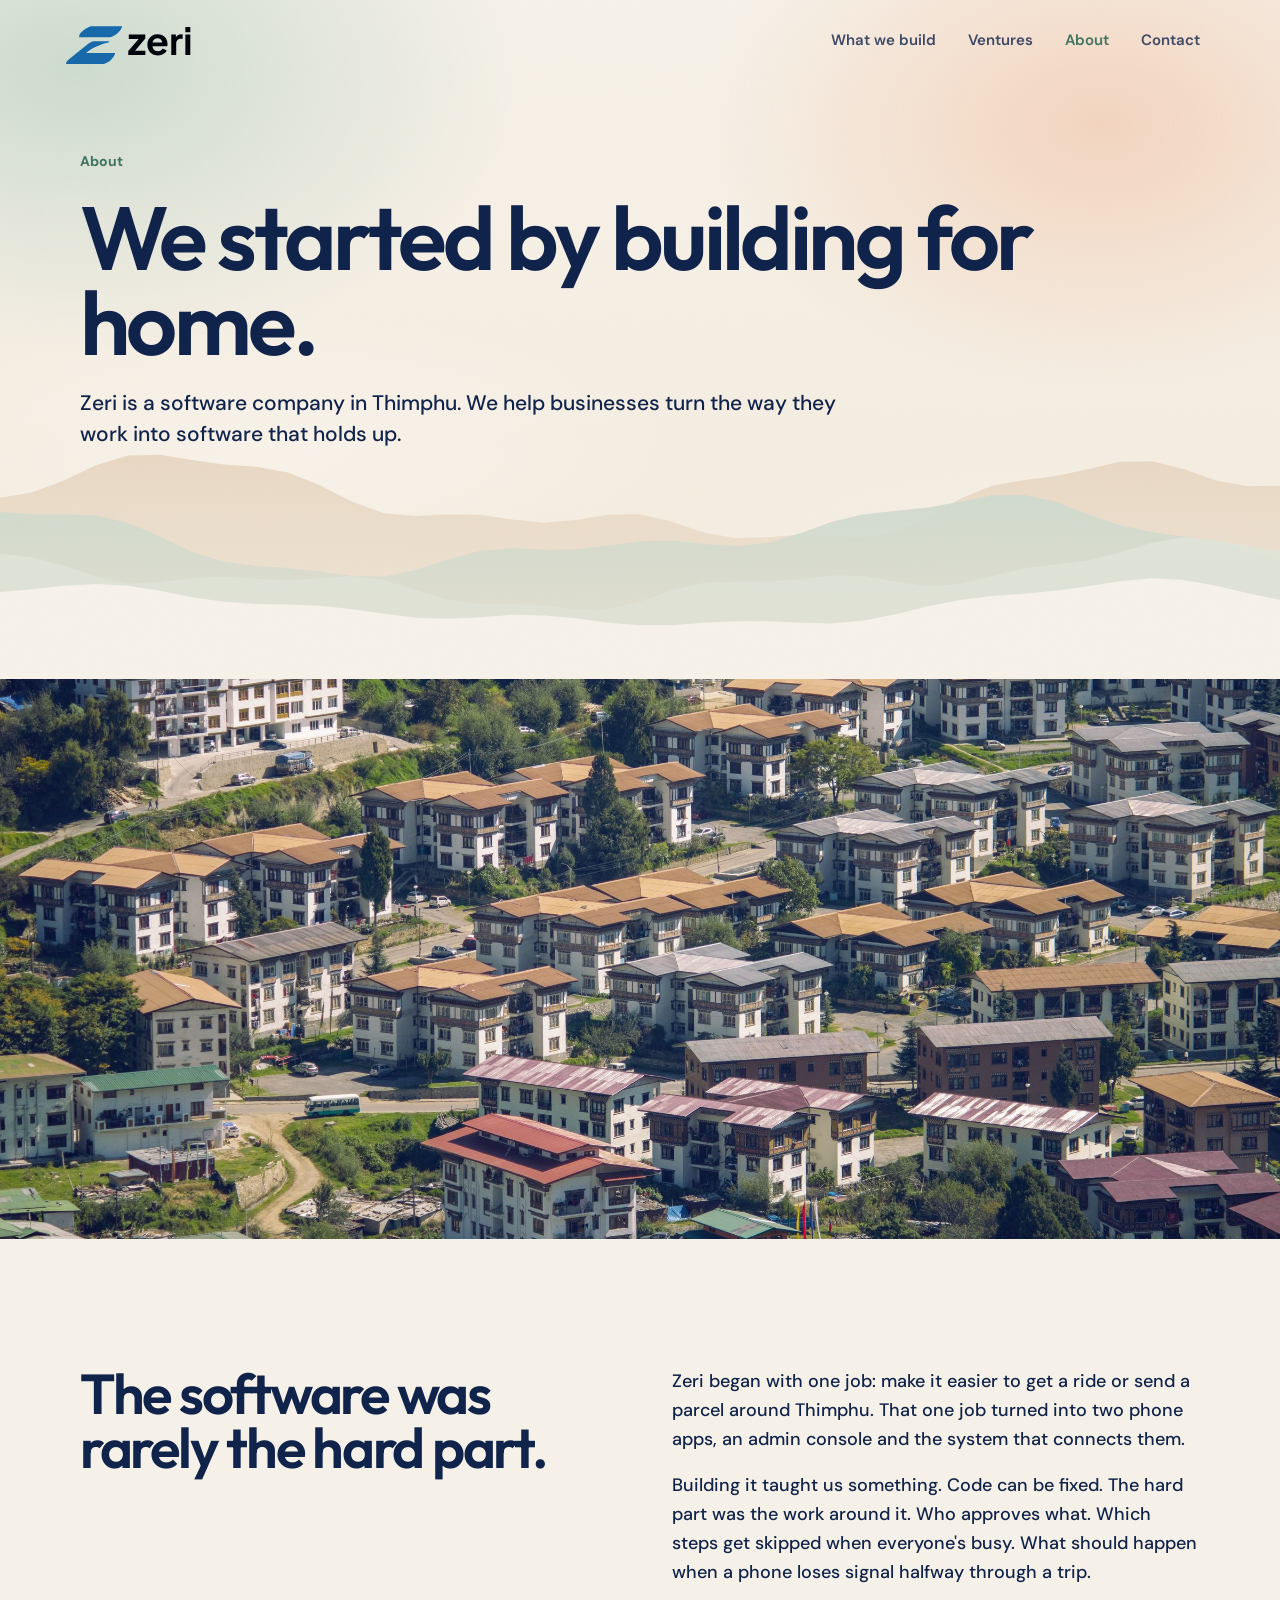
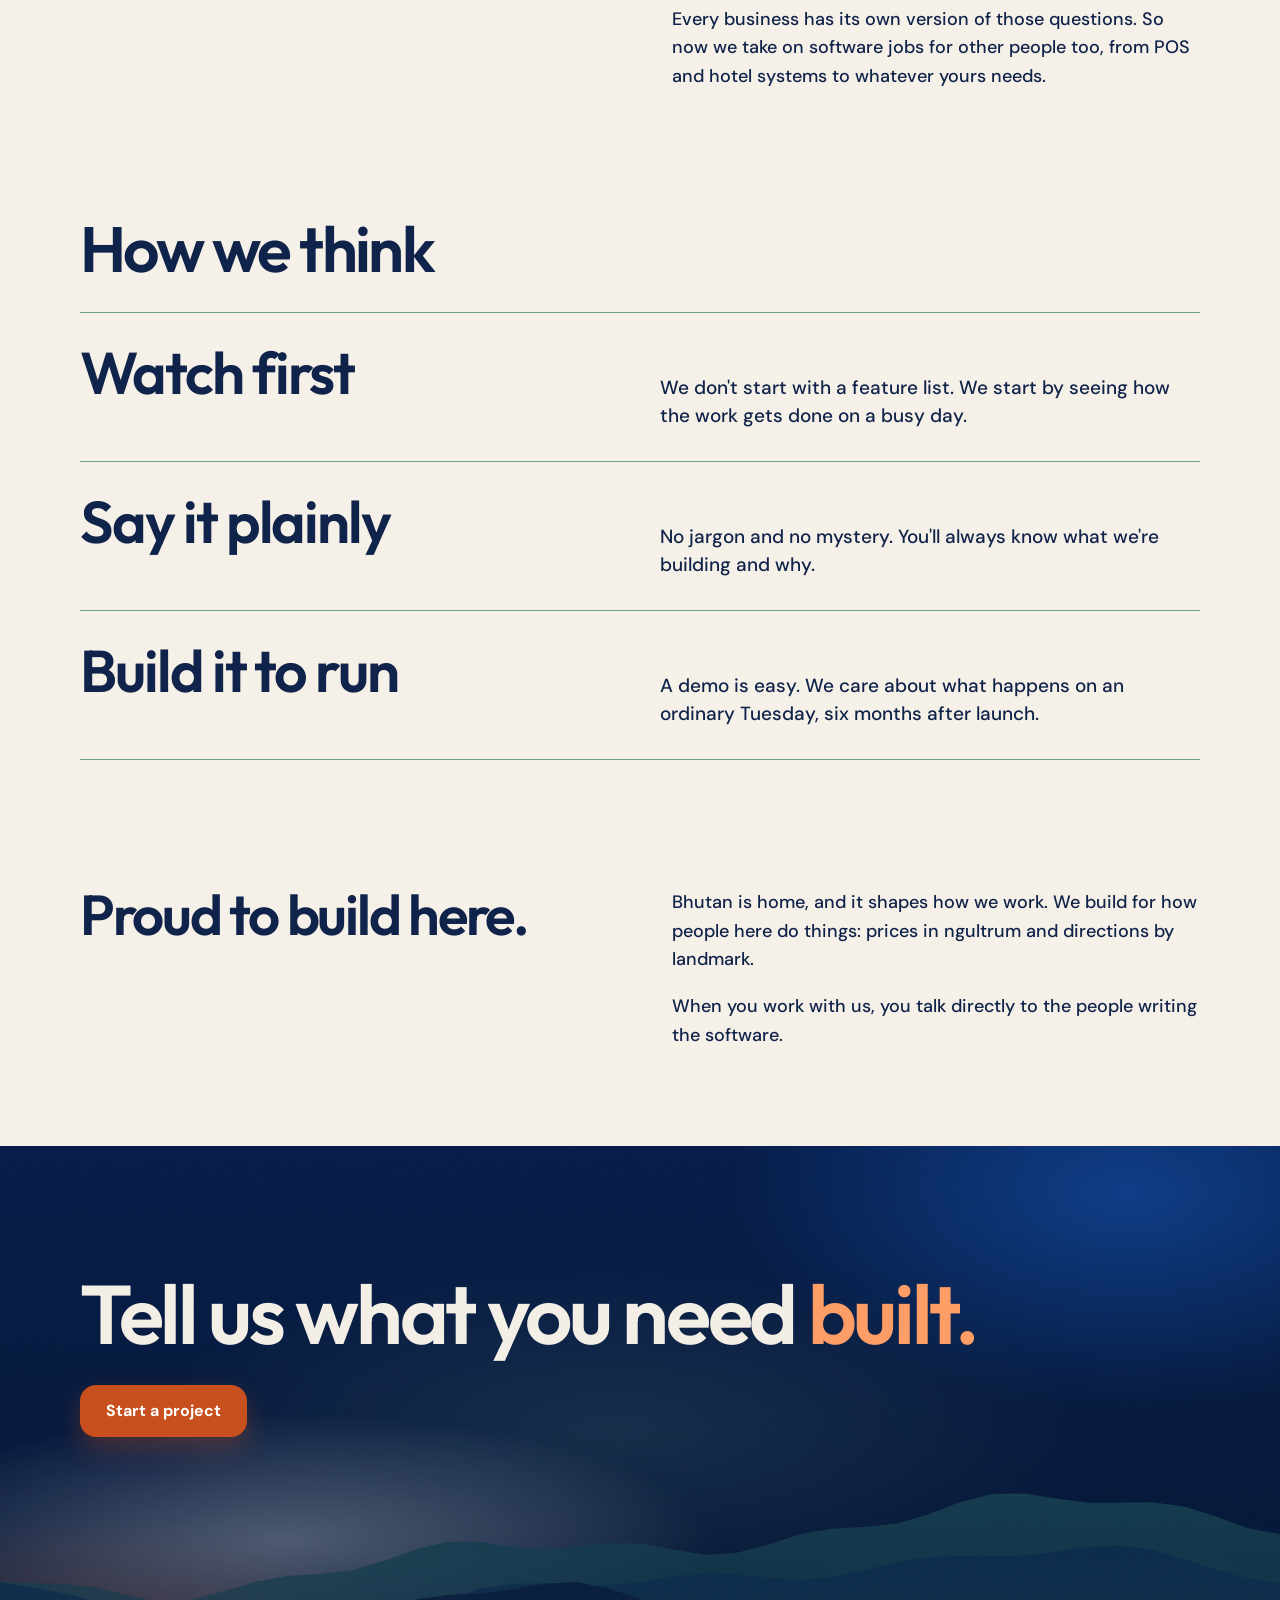
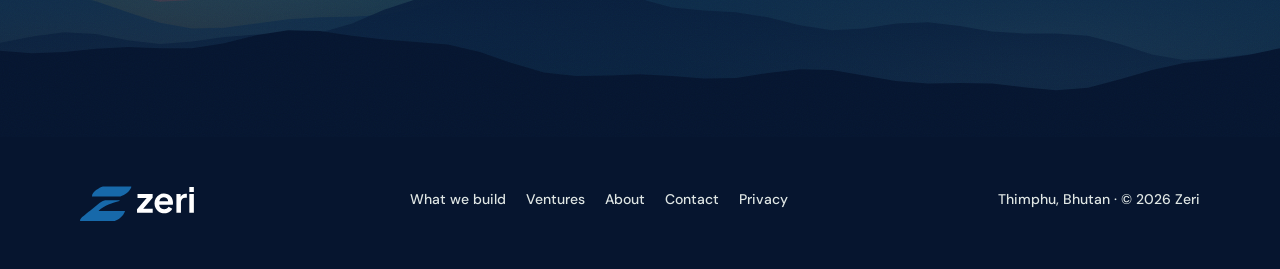
==== about.html @ 4e38b610 "Publish Zeri website" ====
<!doctype html>
<html lang="en">
<head>
<meta charset="utf-8">
<meta name="viewport" content="width=device-width, initial-scale=1">
<title>About | Zeri</title>
<meta name="description" content="Zeri is a software company in Thimphu. We started with a ride platform and now build software to order for other businesses.">
<meta property="og:title" content="About | Zeri">
<meta property="og:description" content="Zeri is a software company in Thimphu. We started with a ride platform and now build software to order for other businesses.">
<meta name="theme-color" content="#f6f1e8">
<link rel="icon" type="image/png" href="assets/favicon.png">
<link rel="stylesheet" href="https://fonts.googleapis.com/css2?family=DM+Sans:wght@400;500;600;700;800&family=Outfit:wght@500;600;700&family=Space+Mono:wght@400;700&display=swap">
<link rel="stylesheet" href="assets/site.css">
<script>document.documentElement.classList.add('js')</script>
<script src="assets/site.js" defer></script>
<script src="assets/mess.js" defer></script>
</head>
<body>
<div class="z">
<section class="atmos page-hero"><div class="sky mist"></div><svg class="ridges" viewBox="0 0 1600 420" preserveAspectRatio="none" aria-hidden="true"><defs><linearGradient id="g28" x1="0" y1="0" x2="0" y2="1"><stop offset="0" stop-color="#e7d6c2"/><stop offset="1" stop-color="#e7d6c2" stop-opacity="0.25"/></linearGradient><linearGradient id="g29" x1="0" y1="0" x2="0" y2="1"><stop offset="0" stop-color="#cfd9cc"/><stop offset="1" stop-color="#cfd9cc" stop-opacity="0.25"/></linearGradient><linearGradient id="g30" x1="0" y1="0" x2="0" y2="1"><stop offset="0" stop-color="#dfe3d7"/><stop offset="1" stop-color="#dfe3d7" stop-opacity="0.25"/></linearGradient><linearGradient id="g31" x1="0" y1="0" x2="0" y2="1"><stop offset="0" stop-color="#f6f1e8"/><stop offset="1" stop-color="#f6f1e8" stop-opacity="1"/></linearGradient></defs><path fill="url(#g28)" d="M0 420L0 101L40 92L80 71L120 44L160 27L200 26L240 35L280 43L320 47L360 57L400 79L440 108L480 128L520 133L560 130L600 131L640 139L680 145L720 140L760 131L800 130L840 143L880 162L920 172L960 170L1000 166L1040 168L1080 170L1120 160L1160 135L1200 103L1240 80L1280 70L1320 63L1360 51L1400 38L1440 37L1480 51L1520 71L1560 81L1600 80L1640 78L1640 420Z"/><path fill="url(#g29)" d="M0 420L0 126L40 130L80 130L120 132L160 145L200 169L240 196L280 213L320 220L360 224L400 230L440 238L480 239L520 227L560 209L600 194L640 189L680 192L720 191L760 185L800 177L840 176L880 182L920 186L960 180L1000 163L1040 143L1080 130L1120 124L1160 118L1200 108L1240 97L1280 96L1320 108L1360 130L1400 149L1440 161L1480 169L1520 180L1560 196L1600 209L1640 211L1640 420Z"/><path fill="url(#g30)" d="M0 420L0 199L40 205L80 220L120 239L160 251L200 249L240 242L280 239L320 243L360 246L400 242L440 238L480 245L520 263L560 280L600 287L640 288L680 290L720 296L760 296L800 283L840 263L880 250L920 248L960 248L1000 244L1040 237L1080 238L1120 248L1160 256L1200 252L1240 238L1280 225L1320 218L1360 211L1400 197L1440 180L1480 170L1520 175L1560 186L1600 194L1640 195L1640 420Z"/><path fill="url(#g31)" d="M0 420L0 266L40 261L80 255L120 252L160 255L200 264L240 275L280 283L320 287L360 288L400 290L440 296L480 304L520 311L560 313L600 310L640 306L680 307L720 312L760 320L800 324L840 324L880 320L920 317L960 317L1000 320L1040 321L1080 316L1120 305L1160 291L1200 280L1240 273L1280 269L1320 264L1360 256L1400 247L1440 242L1480 245L1520 255L1560 268L1600 280L1640 288L1640 420Z"/></svg><div class="grain"></div><div class="wrap" style="width: 100%"><header class="top"><a class="logo" href="index.html" aria-label="Zeri home"><img src="assets/zeri-logo.svg" alt="Zeri"></a><nav aria-label="Main"><a href="what-we-build.html">What we build</a><a href="ventures.html">Ventures</a><a href="about.html" aria-current=page>About</a><a href="contact.html">Contact</a></nav><details class="menu"><summary>Menu</summary><div><a href="what-we-build.html">What we build</a><a href="ventures.html">Ventures</a><a href="about.html" aria-current=page>About</a><a href="contact.html">Contact</a></div></details></header></div><div class="wrap hero-body"><p class="eyebrow">About</p><h1 class="ed" style="font-size: clamp(48px, 7vw, 104px); max-width: 12em">We started by building for home.</h1><p class="lead">Zeri is a software company in Thimphu. We help businesses turn the way they work into software that holds up.</p></div></section><section class="band reveal" aria-label="Rooftops of Thimphu from above"><div class="img ph" style="background-image:url(assets/img/about-aerial.jpg)"></div></section><section class="sec"><div class="wrap split" style="align-items: start"><h2 class="ed" style="font-size: clamp(36px, 4.4vw, 60px)">The software was rarely the hard part.</h2><div class="prose"><p>Zeri began with one job: make it easier to get a ride or send a parcel around Thimphu. That one job turned into two phone apps, an admin console and the system that connects them.</p><p>Building it taught us something. Code can be fixed. The hard part was the work around it. Who approves what. Which steps get skipped when everyone's busy. What should happen when a phone loses signal halfway through a trip.</p><p>Every business has its own version of those questions. So now we take on software jobs for other people too, from POS and hotel systems to whatever yours needs.</p></div></div></section><section style="padding-bottom: 128px"><div class="wrap" style="display: flex; flex-direction: column; gap: 32px"><h2 class="ed" style="font-size: clamp(40px, 5vw, 72px)">How we think</h2><div class="big-lines"><div class="big-line"><h3>Watch first</h3><p>We don't start with a feature list. We start by seeing how the work gets done on a busy day.</p></div><div class="big-line"><h3>Say it plainly</h3><p>No jargon and no mystery. You'll always know what we're building and why.</p></div><div class="big-line"><h3>Build it to run</h3><p>A demo is easy. We care about what happens on an ordinary Tuesday, six months after launch.</p></div></div></div></section><section style="padding-bottom: 96px"><div class="wrap split" style="align-items: start"><h2 class="ed" style="font-size: clamp(36px, 4.4vw, 60px)">Proud to build here.</h2><div class="prose"><p>Bhutan is home, and it shapes how we work. We build for how people here do things: prices in ngultrum and directions by landmark.</p><p>When you work with us, you talk directly to the people writing the software.</p></div></div></section><section class="atmos closer night"><div class="sky night"></div><svg class="ridges" viewBox="0 0 1600 420" preserveAspectRatio="none" aria-hidden="true"><defs><linearGradient id="g32" x1="0" y1="0" x2="0" y2="1"><stop offset="0" stop-color="#143a4c"/><stop offset="1" stop-color="#143a4c" stop-opacity="0.25"/></linearGradient><linearGradient id="g33" x1="0" y1="0" x2="0" y2="1"><stop offset="0" stop-color="#0d2a4a"/><stop offset="1" stop-color="#0d2a4a" stop-opacity="0.25"/></linearGradient><linearGradient id="g34" x1="0" y1="0" x2="0" y2="1"><stop offset="0" stop-color="#091e3c"/><stop offset="1" stop-color="#091e3c" stop-opacity="0.25"/></linearGradient><linearGradient id="g35" x1="0" y1="0" x2="0" y2="1"><stop offset="0" stop-color="#06152f"/><stop offset="1" stop-color="#06152f" stop-opacity="1"/></linearGradient></defs><path fill="url(#g32)" d="M0 420L0 167L40 170L80 171L120 177L160 190L200 200L240 197L280 183L320 167L360 158L400 155L440 149L480 134L520 115L560 103L600 103L640 111L680 115L720 111L760 105L800 106L840 115L880 124L920 121L960 108L1000 91L1040 82L1080 79L1120 74L1160 59L1200 39L1240 26L1280 25L1320 33L1360 40L1400 40L1440 39L1480 46L1520 62L1560 81L1600 91L1640 90L1640 420Z"/><path fill="url(#g33)" d="M0 420L0 169L40 177L80 186L120 199L160 217L200 234L240 243L280 242L320 235L360 228L400 225L440 224L480 221L520 211L560 195L600 179L640 171L680 170L720 173L760 173L800 168L840 159L880 154L920 155L960 161L1000 164L1040 160L1080 149L1120 136L1160 128L1200 126L1240 127L1280 125L1320 119L1360 111L1400 109L1440 116L1480 131L1520 148L1560 162L1600 170L1640 178L1640 420Z"/><path fill="url(#g34)" d="M0 420L0 266L40 256L80 249L120 252L160 262L200 268L240 264L280 257L320 253L360 253L400 250L440 235L480 213L520 196L560 189L600 186L640 180L680 171L720 168L760 178L800 195L840 209L880 214L920 217L960 225L1000 238L1040 246L1080 243L1120 235L1160 233L1200 239L1240 248L1280 251L1320 251L1360 255L1400 268L1440 285L1480 294L1520 291L1560 285L1600 283L1640 282L1640 420Z"/><path fill="url(#g35)" d="M0 420L0 279L40 283L80 281L120 276L160 273L200 275L240 275L280 267L320 254L360 246L400 247L440 255L480 261L520 265L560 269L600 281L640 299L680 314L720 320L760 319L800 317L840 320L880 324L920 323L960 315L1000 309L1040 310L1080 319L1120 328L1160 332L1200 331L1240 332L1280 338L1320 343L1360 339L1400 325L1440 310L1480 299L1520 293L1560 286L1600 275L1640 264L1640 420Z"/></svg><div class="grain"></div><div class="wrap"><h2 class="ed" style="font-size: clamp(44px, 6.5vw, 96px)">Tell us what you need <span class="em">built.</span></h2><a class="btn" href="contact.html" style="margin-top: 32px">Start a project</a></div></section>
<footer class="site-foot"><div class="wrap"><a href="index.html" aria-label="Zeri home"><img src="assets/zeri-logo-light.svg" alt="Zeri"></a><nav aria-label="Footer"><a href="what-we-build.html">What we build</a><a href="ventures.html">Ventures</a><a href="about.html">About</a><a href="contact.html">Contact</a><a href="privacy.html">Privacy</a></nav><span>Thimphu, Bhutan &middot; &copy; 2026 Zeri</span></div></footer>
</div>
</body>
</html>
---- assets/site.css ----
*{box-sizing:border-box}
.z{--navy:#071c48;--deep:#06152f;--card:#0b2855;--blue:#1767dd;--sky:#7db4ff;--canvas:#f5f8fc;--pale:#edf5ff;--tint:#e8f1ff;--line:#dfe8f3;--ink:#10234a;--muted:#7185a0;--onnavy:#b8d7fa;font-family:'DM Sans',system-ui,sans-serif;color:var(--ink);background:var(--canvas);font-weight:500;-webkit-font-smoothing:antialiased;overflow-x:hidden}
.z a{color:inherit;text-decoration:none}
.z :focus-visible{outline:3px solid var(--sky);outline-offset:3px;border-radius:8px}
.wrap{max-width:1200px;margin:0 auto;padding:0 40px}
.disp{font-family:'Outfit','DM Sans',sans-serif;font-weight:700;letter-spacing:-.035em;line-height:.98;margin:0}
.xl{font-size:clamp(46px,6.6vw,96px)}
.lg{font-size:clamp(34px,4.2vw,60px)}
.md{font-size:clamp(24px,2.4vw,34px);letter-spacing:-.025em}
.p{font-size:18px;line-height:1.5;margin:0;max-width:44ch}
.num{font-family:'Space Mono',ui-monospace,monospace;font-size:13px;margin:0;letter-spacing:0}
.sec{padding:128px 0}
.g{display:grid;gap:24px}
.row{display:flex;gap:12px;flex-wrap:wrap;align-items:center}
.btn{display:inline-flex;align-items:center;justify-content:center;min-height:52px;padding:0 26px;border-radius:16px;background:var(--blue);color:#fff !important;font-weight:700;font-size:16px;border:0;font-family:inherit;cursor:pointer;box-shadow:0 10px 24px rgba(23,103,221,.32);transition:transform .14s cubic-bezier(.22,1,.36,1)}
.btn:hover{background:#125bc7}
.btn:active{transform:scale(.982);opacity:.78}
.ghost{display:inline-flex;align-items:center;justify-content:center;min-height:52px;padding:0 24px;border-radius:16px;border:1.5px solid rgba(184,215,250,.35);color:#fff;font-weight:700;font-size:16px;background:rgba(11,40,85,.35)}
.ghost:hover{border-color:var(--sky)}
.line-btn{display:inline-flex;align-items:center;justify-content:center;min-height:52px;padding:0 24px;border-radius:16px;border:1.5px solid #c9d7ea;color:var(--ink);font-weight:700;font-size:16px;background:#fff}
.line-btn:hover{border-color:var(--blue)}
.card{background:#fff;border:1px solid var(--line);border-radius:28px;box-shadow:0 5px 12px rgba(18,48,90,.08);padding:28px}
.ncard{background:rgba(11,40,85,.62);border:1px solid rgba(125,180,255,.18);border-radius:28px;padding:28px;-webkit-backdrop-filter:blur(10px);backdrop-filter:blur(10px)}
.top{display:flex;align-items:center;justify-content:space-between;gap:24px;min-height:80px;flex-wrap:wrap}
.top nav{display:flex;gap:32px;font-size:15px;font-weight:600;flex-wrap:wrap}
.top nav a{opacity:.8}.top nav a:hover{opacity:1}
.mark{display:inline-flex;align-items:center;justify-content:center;height:36px;padding:0 14px;border-radius:10px;border:1.5px dashed currentColor;font-size:13px;font-weight:700;opacity:.7}
.media{position:relative;border-radius:28px;overflow:hidden;background:var(--navy);display:flex;align-items:center;justify-content:center}
.play{width:72px;height:72px;border-radius:50%;background:#fff;color:var(--blue);display:flex;align-items:center;justify-content:center;border:0;box-shadow:0 8px 16px rgba(18,48,90,.25);cursor:pointer}
.photo{border-radius:24px;background:linear-gradient(160deg,#dfe8f3,#c8d6ea);aspect-ratio:4/5}
.field{display:flex;flex-direction:column;gap:8px;font-size:14px;font-weight:600}
.field input,.field textarea{min-height:52px;border:1px solid #c9d7ea;border-radius:16px;padding:14px 16px;font:inherit;font-weight:500;color:var(--ink);background:#fff;resize:vertical}
.on-navy .field input,.on-navy .field textarea{background:rgba(6,21,47,.5);border-color:rgba(125,180,255,.25);color:#fff}
.dot{width:10px;height:10px;border-radius:50%;background:var(--blue);flex:none}
.on-navy .dot{background:var(--sky);box-shadow:0 0 12px var(--sky)}

/* Atmosphere: navy */
.atmo{position:relative;isolation:isolate;overflow:hidden;background:var(--deep);color:#fff}
.atmo>.glow{position:absolute;inset:-25%;z-index:-3;pointer-events:none;background:radial-gradient(38% 34% at 70% 30%,rgba(125,180,255,.38),transparent 70%),radial-gradient(34% 40% at 14% 82%,rgba(23,103,221,.5),transparent 70%),radial-gradient(50% 30% at 50% 0%,rgba(7,28,72,.9),transparent 80%);animation:drift 24s ease-in-out infinite alternate}
.atmo>.dots{position:absolute;inset:0;z-index:-2;pointer-events:none;background-image:radial-gradient(rgba(184,215,250,.28) 1.1px,transparent 1.7px);background-size:22px 22px;-webkit-mask-image:radial-gradient(60% 55% at 68% 38%,#000,transparent 78%);mask-image:radial-gradient(60% 55% at 68% 38%,#000,transparent 78%);animation:breathe 9s ease-in-out infinite}
.atmo>.grid{position:absolute;inset:0;z-index:-2;pointer-events:none;background-image:linear-gradient(rgba(184,215,250,.08) 1px,transparent 1px),linear-gradient(90deg,rgba(184,215,250,.08) 1px,transparent 1px);background-size:64px 64px;-webkit-mask-image:linear-gradient(180deg,#000 30%,transparent);mask-image:linear-gradient(180deg,#000 30%,transparent)}
.atmo>.horizon{position:absolute;left:-10%;right:-10%;bottom:-55%;height:90%;z-index:-1;pointer-events:none;border-radius:50%;background:radial-gradient(50% 50% at 50% 50%,rgba(125,180,255,.45),rgba(23,103,221,.15) 45%,transparent 70%);filter:blur(24px)}
.atmo>.beam{position:absolute;top:-20%;bottom:-20%;width:38%;left:55%;z-index:-1;pointer-events:none;background:linear-gradient(90deg,transparent,rgba(125,180,255,.12),transparent);transform:skewX(-18deg);animation:sweep 14s ease-in-out infinite}
/* Atmosphere: light */
.atmo-l{position:relative;isolation:isolate;overflow:hidden}
.atmo-l>.glow{position:absolute;inset:-20%;z-index:-2;pointer-events:none;background:radial-gradient(35% 35% at 80% 20%,rgba(125,180,255,.30),transparent 70%),radial-gradient(30% 30% at 10% 90%,rgba(23,103,221,.10),transparent 70%);animation:drift 28s ease-in-out infinite alternate}
.atmo-l>.grid{position:absolute;inset:0;z-index:-1;pointer-events:none;background-image:linear-gradient(rgba(16,35,74,.05) 1px,transparent 1px),linear-gradient(90deg,rgba(16,35,74,.05) 1px,transparent 1px);background-size:64px 64px;-webkit-mask-image:radial-gradient(80% 70% at 50% 40%,#000,transparent);mask-image:radial-gradient(80% 70% at 50% 40%,#000,transparent)}
@keyframes drift{to{transform:translate3d(-5%,4%,0) scale(1.08)}}
@keyframes breathe{0%,100%{opacity:.7}50%{opacity:1}}
@keyframes sweep{0%,100%{transform:translateX(-40%) skewX(-18deg);opacity:.4}50%{transform:translateX(30%) skewX(-18deg);opacity:1}}

/* Chaos to order (demo loops; production plays once) */
.blk{transform-box:fill-box;transform-origin:center;animation:snap 7s cubic-bezier(.22,1,.36,1) infinite}
@keyframes snap{0%,12%{transform:translate(var(--x),var(--y)) rotate(var(--r));opacity:.45}40%,86%{transform:none;opacity:1}100%{transform:translate(var(--x),var(--y)) rotate(var(--r));opacity:.45}}
.wire{stroke-dasharray:240;stroke-dashoffset:240;animation:wire 7s ease infinite}
@keyframes wire{0%,36%{stroke-dashoffset:240}56%,86%{stroke-dashoffset:0}100%{stroke-dashoffset:240}}

/* Phone */
.phone{aspect-ratio:9/19.5;border-radius:44px;background:var(--pale);border:9px solid #0b2855;box-shadow:0 40px 80px rgba(3,11,28,.45),0 0 0 1px rgba(125,180,255,.25);position:relative;overflow:hidden;flex:none}
.phone .hd{background:var(--navy);padding:46px 18px 20px;color:#fff}
.phone .bar{height:44px;border-radius:16px;background:var(--card);border:1px solid rgba(125,180,255,.25);margin-top:14px;display:flex;align-items:center;padding:0 14px;font-size:13px;color:var(--onnavy)}
.phone .sheet{position:absolute;left:10px;right:10px;bottom:10px;background:#fff;border-radius:24px;padding:16px;box-shadow:0 8px 16px rgba(18,48,90,.13);display:flex;flex-direction:column;gap:10px;color:var(--ink)}
.phone .opt{display:flex;justify-content:space-between;align-items:center;padding:10px 12px;border-radius:14px;border:1.5px solid var(--line);font-size:13px;font-weight:700}
.phone .opt.sel{border-color:var(--blue);background:var(--pale)}

@media (prefers-reduced-motion:reduce){.z *{animation:none !important;transition:none !important}}
@media (max-width:820px){.g{grid-template-columns:1fr !important}.wrap{padding:0 16px}.sec{padding:80px 0}.hide-sm{display:none !important}.top nav{display:none}.p{font-size:16px}}

body{margin:0;background:#f5f8fc}
.ed{font-family:'Outfit',sans-serif;font-weight:600;letter-spacing:-.04em;line-height:.95;margin:0}
/* image placeholders */
.img{position:relative;overflow:hidden;border-radius:24px;background:linear-gradient(140deg,#0b2855 0%,#1767dd 62%,#7db4ff 100%)}
.img::before{content:"";position:absolute;inset:-20%;background:radial-gradient(40% 35% at 75% 25%,rgba(255,255,255,.35),transparent 70%),radial-gradient(30% 30% at 20% 85%,rgba(6,21,47,.55),transparent 70%)}
.img::after{content:"";position:absolute;inset:0;background-image:radial-gradient(rgba(255,255,255,.12) 1px,transparent 1.4px);background-size:4px 4px;mix-blend-mode:overlay}
.img.pale{background:linear-gradient(140deg,#e8f1ff,#c8d6ea 70%,#9bb6dc)}
.img.deep{background:linear-gradient(160deg,#06152f,#0b2855 60%,#15305e)}
.cap{position:absolute;left:16px;bottom:16px;z-index:2;font-size:13px;font-weight:700;color:#fff;background:rgba(6,21,47,.55);padding:6px 12px;border-radius:999px;-webkit-backdrop-filter:blur(6px);backdrop-filter:blur(6px)}
.img.pale .cap{background:rgba(255,255,255,.75);color:#10234a}
/* hero sort */
.col{display:flex;flex-direction:column;gap:12px}
.col h3{margin:0 0 4px;font-size:14px;font-weight:600;color:#4d6283}
.tk{background:#fff;border:1px solid #dfe8f3;border-radius:16px;padding:12px;display:flex;flex-direction:column;gap:8px;box-shadow:0 8px 16px rgba(18,48,90,.1)}
.tk .img{height:64px;border-radius:10px}
.tk i{display:block;height:8px;border-radius:4px;background:#d4deec}
.done .tk{border-color:#1767dd}
/* marquee */
.mq{overflow:hidden;padding:8px 0}
.mq .tr{display:flex;gap:20px;width:max-content;animation:mq 40s linear infinite}
.mq .img{width:300px;height:190px;flex:none}
@keyframes mq{to{transform:translateX(-50%)}}
/* reveal */
.reveal{animation:rv 9s cubic-bezier(.22,1,.36,1) infinite}
@keyframes rv{0%,10%{clip-path:inset(16% 24% 16% 24% round 32px)}45%,88%{clip-path:inset(0 0 0 0 round 0)}100%{clip-path:inset(16% 24% 16% 24% round 32px)}}
.reveal .img{animation:zoom 9s cubic-bezier(.22,1,.36,1) infinite;border-radius:0}
@keyframes zoom{0%,10%{transform:scale(1.25)}45%,88%{transform:scale(1)}100%{transform:scale(1.25)}}
/* services */
.svc{position:relative;display:grid;grid-template-columns:1.4fr 1fr;gap:32px;align-items:center;padding:40px 0;border-top:1.5px solid #1767dd}
.svc .nm{font-family:'Outfit',sans-serif;font-weight:600;font-size:clamp(34px,4.6vw,68px);letter-spacing:-.035em;line-height:1;transition:transform .4s cubic-bezier(.22,1,.36,1)}
.svc p{margin:0;font-size:19px}
.svc.act .nm{transform:translateX(32px);color:#1767dd}
.peek{position:absolute;right:22%;top:-60px;width:260px;height:180px;z-index:3;box-shadow:0 30px 60px rgba(18,48,90,.3);animation:peek 6s ease-in-out infinite}
@keyframes peek{0%,100%{transform:translate(0,0) rotate(-6deg)}50%{transform:translate(60px,20px) rotate(4deg)}}
/* work */
.dash{display:grid;grid-template-columns:52px 1fr;background:#fff;border-radius:16px;overflow:hidden;font-size:12px;color:#10234a;box-shadow:0 30px 60px rgba(3,11,28,.4)}
.dash .sb{background:#071c48;display:flex;flex-direction:column;gap:12px;align-items:center;padding:16px 0}
.dash .sb i{width:20px;height:20px;border-radius:6px;background:rgba(184,215,250,.2)}
.dash .sb i:first-child{background:#1767dd}
.dash .mn{padding:16px;display:flex;flex-direction:column;gap:12px}
.tile{border:1px solid #dfe8f3;border-radius:12px;padding:10px 12px;display:flex;flex-direction:column;gap:4px}
.tile b{font-family:'Outfit',sans-serif;font-size:20px}
.bars{display:flex;align-items:flex-end;gap:6px;height:80px;padding:10px;border:1px solid #dfe8f3;border-radius:12px}
.bars span{flex:1;border-radius:4px 4px 0 0;background:#d4deec;animation:grow 4s ease-in-out infinite alternate}
.bars span:last-child{background:#1767dd}
@keyframes grow{from{transform:scaleY(.6);transform-origin:bottom}to{transform:scaleY(1);transform-origin:bottom}}
.para{animation:para 8s ease-in-out infinite alternate}
@keyframes para{from{transform:translateY(40px)}to{transform:translateY(-40px)}}
/* process */
.track{position:relative;height:2px;background:#1767dd;margin:0 0 28px}
.track::after{content:"";position:absolute;top:-9px;left:0;width:20px;height:20px;border-radius:50%;background:#1767dd;box-shadow:0 0 0 8px rgba(23,103,221,.15);animation:run 6s cubic-bezier(.65,0,.35,1) infinite}
@keyframes run{0%{left:0}90%,100%{left:calc(100% - 20px)}}
/* big marquee text */
.bigmq{overflow:hidden;white-space:nowrap;border-top:1.5px solid #1767dd;border-bottom:1.5px solid #1767dd;padding:20px 0}
.bigmq div{display:inline-flex;gap:64px;animation:mq 26s linear infinite;font-family:'Outfit',sans-serif;font-weight:600;font-size:clamp(48px,7vw,104px);letter-spacing:-.04em}
.bigmq span:nth-child(even){color:transparent;-webkit-text-stroke:1.5px #1767dd}
.team .img{transition:transform .4s cubic-bezier(.22,1,.36,1)}
.team figure:hover .img{transform:rotate(-2deg) scale(1.03)}
@media (max-width:820px){.svc{grid-template-columns:1fr}.peek{display:none}.mq .img{width:220px;height:140px}}
/* polish */
.logo{display:inline-flex}.logo img{display:block;height:48px;width:auto;margin-left:-14px}
.img.ph{background-color:#0b2855;background-size:cover;background-position:center}
.img.ph::before,.img.ph::after{display:none}
.img.scrim::before{display:block;inset:0;background:linear-gradient(180deg,rgba(6,21,47,.08) 35%,rgba(6,21,47,.72) 100%)}
.tk b{font-size:13px;font-weight:700;line-height:1.2;color:#10234a}
.done .tk b{color:#1767dd}
.peek{display:flex;align-items:center;padding:20px;right:0;width:224px;height:150px;top:-24px;animation:peek2 6s ease-in-out infinite}
@keyframes peek2{0%,100%{transform:translateY(0) rotate(-4deg)}50%{transform:translateY(14px) rotate(3deg)}}
.flow{position:relative;z-index:2;display:flex;flex-direction:column;gap:12px;width:100%;color:#fff;font-size:15px;font-weight:600}
.flow span{display:flex;align-items:center;gap:10px}
.flow svg{width:22px;height:22px;padding:4px;border-radius:50%;background:#1767dd;flex:none}
.phones{position:absolute;right:56px;top:72px;z-index:2;display:flex;gap:20px;align-items:flex-start}
.phone{width:236px;padding:7px;border-radius:32px;background:#06152f;box-shadow:0 30px 60px rgba(3,11,28,.45)}
.phone img{display:block;width:100%;border-radius:25px}
.phone+.phone{margin-top:56px}
.feat-copy{max-width:calc(100% - 640px)}
.parcel{display:block}
.parcel::before,.parcel::after{display:none}
.parcel .ph-shot{position:absolute;right:48px;top:32px;width:210px;border-radius:20px;box-shadow:0 20px 40px rgba(18,48,90,.25)}
.parcel .achu{position:absolute;left:32px;bottom:-14px;height:300px;width:auto}
.parcel .cap{top:16px;bottom:auto}
.mascot{background:linear-gradient(160deg,#edf5ff,#c8dcf6);display:flex;align-items:flex-end;justify-content:center}
.mascot::before,.mascot::after{display:none}
.mascot img{width:88%;height:auto;margin-bottom:-4%}
.svc.act p{max-width:190px}
@media (max-width:1100px){.peek{display:none}.svc.act p{max-width:none}.phone{width:190px}.phones{right:32px}.feat-copy{max-width:calc(100% - 480px)}}
@media (max-width:820px){
.logo img{margin-left:0;height:42px}
.board{grid-template-columns:repeat(3,1fr) !important;gap:8px !important}
.board .tk{padding:8px;border-radius:12px}.board .tk b{font-size:11px}.board .tk .img{height:44px}
.feature{height:680px !important}
.phones{left:50%;right:auto;top:32px;transform:translateX(-50%);gap:10px;animation:none}
.phone{width:146px;padding:5px;border-radius:24px}.phone img{border-radius:19px}.phone+.phone{margin-top:32px}
.feat-copy{max-width:none;left:24px !important;bottom:24px !important}
.parcel .ph-shot{right:20px;width:150px}.parcel .achu{left:8px;height:210px}
.team{grid-template-columns:1fr 1fr !important}.team figure{padding-top:0 !important}
}
/* Zeri site theme: warm porcelain base with a celadon accent. */
html{--c-canvas:#f6f1e8;--c-surface:#fffdf9;--c-line:#e0dfd2;--c-soft:#e7ece3;--c-glow:rgba(160,197,180,.42);--c-glow2:rgba(120,165,145,.12);--c-tile-a:#e2ebe3;--c-tile-b:#a9c7b8;--c-accent:#6f9e8b;--c-accent-text:#3f7361;--c-halo:rgba(111,158,139,.2)}
html body{background:var(--c-canvas)}
html .z{--canvas:var(--c-canvas);--line:var(--c-line);--tint:var(--c-soft);--pale:var(--c-soft)}
html .atmo-l>.glow{background:radial-gradient(35% 35% at 80% 20%,var(--c-glow),transparent 70%),radial-gradient(30% 30% at 10% 90%,var(--c-glow2),transparent 70%)}
html .tk{background:var(--c-surface);border-color:var(--c-line);box-shadow:0 8px 16px rgba(74,58,36,.09)}
html .tk i{background:var(--c-line)}
html .done .tk{border-color:var(--c-accent)}
html .done .tk b{color:var(--c-accent-text)}
html .img.pale,html .mascot{background:linear-gradient(150deg,var(--c-tile-a),var(--c-tile-b))}
html .svc,html .bigmq{border-color:var(--c-accent) !important}
html .bigmq span:nth-child(even){-webkit-text-stroke-color:var(--c-accent)}
html .track{background:var(--c-accent)}
html .track::after{background:var(--c-accent);box-shadow:0 0 0 8px var(--c-halo)}
html #jp-contact .wrap{border-top-color:var(--c-accent) !important}
html .field input{background:var(--c-surface);border-color:var(--c-line)}
html a[style*="dashed"]{border-color:var(--c-accent) !important}
/* shared site layout */
html{scroll-behavior:smooth}
.top nav a[aria-current=page]{opacity:1;color:var(--c-accent-text)}
.menu{display:none;position:relative}
.menu summary{list-style:none;cursor:pointer;display:inline-flex;align-items:center;min-height:44px;padding:0 16px;border-radius:12px;border:1px solid var(--c-line);background:var(--c-surface);font-weight:700;font-size:15px}
.menu summary::-webkit-details-marker{display:none}
.menu div{position:absolute;right:0;top:52px;z-index:20;display:flex;flex-direction:column;min-width:200px;padding:8px;border-radius:16px;background:var(--c-surface);border:1px solid var(--c-line);box-shadow:0 16px 32px rgba(74,58,36,.14)}
.menu a{padding:12px;border-radius:10px;font-weight:600}
.page-hero{padding-bottom:72px}
.hero-body{padding-top:72px;display:flex;flex-direction:column;gap:24px}
.eyebrow{margin:0;font-size:14px;font-weight:700;color:var(--c-accent-text)}
.lead{margin:0;font-size:21px;line-height:1.45;max-width:36em}
.prose{display:flex;flex-direction:column;gap:18px;max-width:40em}
.prose p,.prose li{margin:0;font-size:18px;line-height:1.6}
.prose ul{margin:0;padding-left:22px;display:flex;flex-direction:column;gap:8px}
.prose h2{margin:24px 0 0;font-family:'Outfit',sans-serif;font-weight:600;font-size:28px;letter-spacing:-.02em}
.prose a,.more{color:var(--c-accent-text);font-weight:700;text-decoration:underline;text-underline-offset:3px}
.more{display:inline-block;margin-top:32px;font-size:17px}
.split{display:grid;grid-template-columns:1fr 1fr;gap:64px;align-items:center}
.svc-row{display:grid;grid-template-columns:1.15fr 1fr;gap:56px;align-items:center;padding:64px 0;border-top:1.5px solid var(--c-accent)}
.svc-row:last-of-type{border-bottom:1.5px solid var(--c-accent)}
.svc-row h2{margin:0 0 12px;font-family:'Outfit',sans-serif;font-weight:600;font-size:clamp(32px,4vw,52px);letter-spacing:-.03em;line-height:1.02}
.svc-row .tag{margin:0 0 20px;font-size:20px;color:#4d6283}
.svc-row dl{display:grid;grid-template-columns:96px 1fr;gap:10px 16px;margin:20px 0 0;font-size:16px;line-height:1.5}
.svc-row dt{font-weight:700;color:var(--c-accent-text)}
.svc-row dd{margin:0}
.shot{aspect-ratio:3/2;border-radius:24px}
.steps{list-style:none;margin:0;padding:0;display:grid;grid-template-columns:repeat(5,1fr);gap:24px}
.steps b{display:block;margin-bottom:10px;font-family:'Outfit',sans-serif;font-weight:600;font-size:26px;letter-spacing:-.02em}
.steps span{font-size:16px;line-height:1.5}
.cards{display:grid;grid-template-columns:repeat(4,1fr);gap:16px}
.card{display:flex;flex-direction:column;gap:10px;padding:24px;border-radius:20px;background:var(--c-surface);border:1px solid var(--c-line)}
.card h3{margin:0;font-family:'Outfit',sans-serif;font-weight:600;font-size:24px;letter-spacing:-.02em}
.card p{margin:0;font-size:16px;line-height:1.5}
.strip{display:flex;gap:20px;overflow-x:auto;padding:12px 40px 28px;scroll-snap-type:x proximity;justify-content:safe center}
.strip .phone{flex:none;width:210px;margin:0 !important;scroll-snap-align:center;box-shadow:0 18px 36px rgba(6,21,47,.2)}
.stack{margin:24px 0 0;font-size:15px;color:#4d6283}
.band{position:relative;height:560px}
.band .img{position:absolute;inset:0;border-radius:0}
.achu-panel{display:grid;grid-template-columns:320px 1fr;gap:48px;align-items:center;padding:40px;border-radius:32px;background:linear-gradient(150deg,var(--c-tile-a),var(--c-tile-b))}
.achu-panel img{display:block;width:100%;height:auto}
.cta{padding:96px 0;text-align:left}
.cta .btn{margin-top:32px}
.form-wide{display:flex;flex-direction:column;gap:16px}
.hp{position:absolute;left:-9999px}
.form-status{margin:0;min-height:24px;font-size:15px;font-weight:600;color:var(--c-accent-text)}
.field textarea{min-height:140px}
.site-foot{border-top:1.5px solid var(--c-accent);padding:40px 0 48px}
.site-foot .wrap{display:flex;justify-content:space-between;align-items:center;gap:24px;flex-wrap:wrap;font-size:14px}
.site-foot nav{display:flex;gap:20px;flex-wrap:wrap}
.site-foot img{display:block;height:44px;width:auto}
@media (max-width:980px){.steps{grid-template-columns:1fr;gap:16px}.cards{grid-template-columns:1fr 1fr}.svc-row{gap:32px}}
@media (max-width:820px){
.menu{display:block}
.page-hero{padding-bottom:40px}.hero-body{padding-top:40px}.lead{font-size:18px}
.split,.svc-row{grid-template-columns:1fr;gap:32px}.svc-row{padding:40px 0}
.svc-row dl{grid-template-columns:1fr;gap:2px}.svc-row dd{margin-bottom:10px}
.strip{padding:12px 16px 24px;justify-content:flex-start}.strip .phone{width:170px}
.band{height:320px}.achu-panel{grid-template-columns:1fr;gap:16px;padding:24px}.achu-panel img{max-width:220px;margin:0 auto}
.cta{padding:64px 0}
}
@media (max-width:520px){.cards{grid-template-columns:1fr}}
/* Mess to order */
html.js .settle{opacity:0;transform:translate(var(--sx),var(--sy)) rotate(var(--sr));transition:opacity .5s ease,transform .8s cubic-bezier(.22,1,.36,1)}
html.js .settle.in{opacity:1;transform:none}

/* Before and after diagrams */
.ba{position:relative;aspect-ratio:3/2;overflow:hidden;border-radius:24px;background:var(--c-soft);border:1px solid var(--c-line)}
.bc{position:absolute;left:var(--ox);top:var(--oy);width:var(--w);min-height:13%;display:flex;align-items:center;justify-content:center;gap:6px;padding:4px 6px;border-radius:10px;background:var(--c-surface);border:1px solid var(--c-accent);font-size:clamp(11px,1.15vw,15px);font-weight:700;line-height:1.1;text-align:center;transform:translate(-50%,-50%);transition:left .85s cubic-bezier(.22,1,.36,1),top .85s cubic-bezier(.22,1,.36,1),transform .85s cubic-bezier(.22,1,.36,1),border-color .4s;transition-delay:var(--d)}
.bc.hub{background:var(--navy);border-color:var(--navy);color:#fff}
.bc svg{flex:none;width:14px;height:14px;fill:none;stroke:var(--c-accent-text);stroke-width:2.6;stroke-linecap:round;stroke-linejoin:round;transition:opacity .3s .7s}
.bf{position:absolute;inset:0;transition:opacity .45s .55s}
.bf svg{position:absolute;inset:0;width:100%;height:100%}
.bf .frame{position:absolute;border-radius:14px;background:var(--c-surface);border:1.5px solid var(--c-line)}
.bf .frame.phoneframe{border-radius:22px;border:5px solid var(--navy)}
.bf .bar{position:absolute;left:0;right:0;top:0;height:26px;border-bottom:1.5px solid var(--c-line)}
html.js .ba:not(.in) .bc{left:var(--mx);top:var(--my);transform:translate(-50%,-50%) rotate(var(--mr));border-color:var(--c-line);transition-delay:0s}
html.js .ba:not(.in) .bc svg{opacity:0;transition-delay:0s}
html.js .ba:not(.in) .bf{opacity:0;transition-delay:0s}
.ba-wrap{display:flex;flex-direction:column;align-items:flex-end;gap:4px}
.ba-wrap .ba{width:100%}
.ba-toggle{min-height:44px;padding:0 4px;border:0;background:none;color:var(--c-accent-text);font:inherit;font-size:15px;font-weight:700;text-decoration:underline;text-underline-offset:3px;cursor:pointer;display:none}
html.js .ba-toggle{display:block}

@media (max-width:820px){
}
/* Ember accent */
html{--ember:#c8501e;--ember-deep:#a83f14;--ember-lt:#ff9d66}
html .btn{background:var(--ember);box-shadow:0 10px 24px rgba(200,80,30,.32)}
html .btn:hover{background:var(--ember-deep)}
.em{color:var(--ember)}
.night .em,.dusk-text .em{color:var(--ember-lt)}
html .svc.act .nm{color:var(--ember)}
html .track::after{background:var(--ember);box-shadow:0 0 0 8px rgba(200,80,30,.16)}
html .bigmq span:nth-child(even){-webkit-text-stroke-color:var(--ember)}

/* Atmosphere: sky, drawn ridges, mist and grain */
.atmos{position:relative;isolation:isolate;overflow:hidden}
.atmos>.sky{position:absolute;inset:0;z-index:-3}
.atmos>.sky::after{content:"";position:absolute;inset:-20%;background:radial-gradient(34% 22% at 30% 62%,rgba(255,255,255,.28),transparent 70%),radial-gradient(30% 18% at 72% 74%,rgba(255,255,255,.2),transparent 70%);animation:drift 30s ease-in-out infinite alternate}
.atmos>.ridges{position:absolute;left:0;right:0;bottom:-1px;width:100%;height:var(--rh,300px);z-index:-2;display:block}
.atmos>.grain{position:absolute;inset:0;z-index:-1;pointer-events:none;opacity:.16;mix-blend-mode:soft-light;background-image:url("data:image/svg+xml,%3Csvg xmlns='http://www.w3.org/2000/svg' width='220' height='220'%3E%3Cfilter id='n'%3E%3CfeTurbulence type='fractalNoise' baseFrequency='.85' numOctaves='2' stitchTiles='stitch'/%3E%3C/filter%3E%3Crect width='100%25' height='100%25' filter='url(%23n)'/%3E%3C/svg%3E")}
.sky.dawn{background:radial-gradient(40% 44% at 80% 66%,rgba(232,128,74,.46),transparent 70%),radial-gradient(55% 50% at 8% 6%,rgba(169,199,184,.5),transparent 70%),linear-gradient(180deg,#f6f1e8 0%,#f8e9d8 56%,#f2cfb2 100%)}
.sky.mist{background:radial-gradient(44% 56% at 86% 18%,rgba(232,128,74,.26),transparent 70%),radial-gradient(50% 60% at 6% 10%,rgba(169,199,184,.55),transparent 70%),linear-gradient(180deg,#f6f1e8,#f3eadc)}
.sky.night{background:radial-gradient(44% 52% at 88% 8%,rgba(23,103,221,.42),transparent 70%),radial-gradient(40% 42% at 6% 92%,rgba(200,80,30,.3),transparent 70%),radial-gradient(52% 40% at 48% 48%,rgba(111,158,139,.15),transparent 70%),linear-gradient(180deg,#071c48,#06152f)}
.sky.clay{background:radial-gradient(46% 60% at 22% 40%,rgba(255,226,196,.75),transparent 70%),radial-gradient(40% 50% at 92% 88%,rgba(168,63,20,.4),transparent 70%),linear-gradient(160deg,#f5dcc4,#eab48e 62%,#d98a5e)}
.sky.dusk{background:radial-gradient(44% 50% at 12% 16%,rgba(111,158,139,.38),transparent 70%),radial-gradient(36% 40% at 90% 86%,rgba(200,80,30,.34),transparent 70%),linear-gradient(170deg,#12343a,#0b2548 60%,#06152f)}
.night,.dusk-text{color:#f3efe6}
.night .lead,.dusk-text .lead{color:#dfe6e4}

/* Heroes */
.hero{min-height:960px;display:flex;flex-direction:column;--rh:320px}
.hero-grid{display:grid;grid-template-columns:1.05fr 1fr;gap:64px;align-items:center;padding-top:40px;padding-bottom:260px;margin:auto;width:100%}
.hero-copy{display:flex;flex-direction:column;gap:30px}
.page-hero{--rh:240px;padding-bottom:230px}
.status-line{margin:0;font-size:15px;font-weight:700;color:var(--ember-deep)}

/* Spreads */
.spread{padding:128px 0}
.spread .wrap{display:grid;grid-template-columns:1fr 1fr;gap:72px;align-items:center}
.spread.flip .wrap{grid-template-columns:1.25fr 1fr}
.spread h2{margin:0}
.kicker{margin:0 0 14px;font-size:15px;font-weight:700}
.spread .kicker{color:var(--ember-deep)}
.dusk-text .kicker{color:var(--ember-lt)}
.feat{list-style:none;margin:32px 0 0;padding:0}
.feat li{padding:15px 0;border-top:1px solid rgba(16,35,74,.2);font-size:18px;line-height:1.4}
.dusk-text .feat li{border-top-color:rgba(243,239,230,.2)}
.sample{margin:14px 0 0;font-size:13px;opacity:.75}

/* The receipt */
.receipt-stage{display:flex;flex-direction:column;align-items:center}
.receipt{width:min(340px,100%);padding:30px 26px 40px;background:#fffdf7;color:#1d2433;font-family:'Space Mono',ui-monospace,monospace;font-size:14px;line-height:1.55;box-shadow:0 34px 60px rgba(90,40,12,.32);transform:rotate(-2.5deg);animation:breathe2 9s ease-in-out infinite alternate;-webkit-mask:conic-gradient(from -45deg at bottom,#0000,#000 1deg 89deg,#0000 90deg) bottom/18px 100%;mask:conic-gradient(from -45deg at bottom,#0000,#000 1deg 89deg,#0000 90deg) bottom/18px 100%}
@keyframes breathe2{to{transform:rotate(-.8deg) translateY(-12px)}}
.receipt h3{margin:0;text-align:center;font:inherit;font-size:17px;font-weight:700}
.receipt .r-sub{margin:0 0 14px;text-align:center;font-size:12px}
.receipt .r-row{display:flex;justify-content:space-between;gap:12px}
.receipt hr{border:0;border-top:1.5px dashed #9a9a94;margin:12px 0}
.receipt .r-total{font-weight:700;font-size:18px;color:var(--ember-deep)}
.receipt .r-foot{margin:14px 0 0;text-align:center;font-size:12px}

/* The tape chart */
.tape{--days:7;display:grid;grid-template-columns:52px repeat(var(--days),1fr);row-gap:10px;font-size:13px;font-weight:600;color:#dfe6e4}
.tape .day{padding-bottom:6px;text-align:center;font-size:12px;opacity:.7}
.tape .room{display:flex;align-items:center;height:38px;font-family:'Space Mono',ui-monospace,monospace;font-size:13px}
.tape .lane{grid-column:2 / -1;position:relative;height:38px;border-bottom:1px solid rgba(243,239,230,.1)}
.tape .stay{position:absolute;top:3px;bottom:3px;left:var(--l);width:var(--w);display:flex;align-items:center;padding:0 10px;border-radius:8px;color:#06152f;font-size:13px;font-weight:700;white-space:nowrap;overflow:hidden;background:#a9d1bf;transform:scaleX(1);transform-origin:left;transition:transform .8s cubic-bezier(.22,1,.36,1),opacity .4s;transition-delay:var(--d)}
.tape .stay.in-house{background:#7db4ff}
.tape .stay.arriving{background:var(--ember-lt)}
.tape .stay.clean{background:transparent;border:1.5px dashed rgba(243,239,230,.45);color:#f3efe6}
html.js .tape:not(.in) .stay{transform:scaleX(.08);opacity:0}
.tape-key{display:flex;flex-wrap:wrap;gap:18px;margin:18px 0 0;font-size:13px;color:#dfe6e4}
.tape-key span{display:inline-flex;align-items:center;gap:7px}
.tape-key i{width:12px;height:12px;border-radius:4px}

/* Plain lists instead of cards */
.ledger>div{display:grid;grid-template-columns:280px 1fr;gap:32px;padding:26px 0;border-top:1.5px solid var(--c-accent)}
.ledger>div:last-child{border-bottom:1.5px solid var(--c-accent)}
.ledger h3{margin:0;font-family:'Outfit',sans-serif;font-weight:600;font-size:30px;letter-spacing:-.02em}
.ledger p{margin:0;font-size:18px;line-height:1.5;max-width:36em}
.big-lines{display:flex;flex-direction:column}
.big-line{display:grid;grid-template-columns:1fr 1fr;gap:40px;align-items:baseline;padding:30px 0;border-top:1.5px solid var(--c-accent)}
.big-line:last-child{border-bottom:1.5px solid var(--c-accent)}
.big-line h3{margin:0;font-family:'Outfit',sans-serif;font-weight:600;font-size:clamp(34px,4.6vw,64px);letter-spacing:-.035em;line-height:1}
.big-line p{margin:0;font-size:19px;line-height:1.5}
.achu-band{--rh:220px;padding:112px 0 200px}
.achu-band .wrap{display:grid;grid-template-columns:320px 1fr;gap:56px;align-items:center}
.achu-band img{display:block;width:100%;height:auto}
.next-line{display:flex;justify-content:space-between;align-items:baseline;gap:24px;padding:28px 0;border-bottom:1.5px dashed var(--c-accent);font-family:'Outfit',sans-serif;font-weight:600;font-size:clamp(28px,3.4vw,44px);letter-spacing:-.03em}
.next-line span:last-child{color:var(--ember)}

/* Closing sections and footer */
.closer{--rh:260px;padding:128px 0 300px}
.closer .form-status{color:var(--ember-lt)}
.closer .field input{background:rgba(255,255,255,.1);border-color:rgba(255,255,255,.28);color:#fff}
.site-foot{background:#06152f;color:#dfe6e4;border-top:0}
.site-foot a:hover{color:#fff}

@media (max-width:980px){.spread .wrap,.spread.flip .wrap{grid-template-columns:1fr;gap:48px}.hero-grid{grid-template-columns:1fr;gap:48px;padding-bottom:220px}.hero{min-height:0}}
@media (max-width:820px){
.hero{--rh:200px}.hero-grid{padding-bottom:170px}
.page-hero{--rh:150px;padding-bottom:140px}
.spread{padding:80px 0}
.tape{grid-template-columns:42px repeat(var(--days),1fr);font-size:12px}
.tape .stay{padding:0 6px;font-size:11px}
.ledger>div,.big-line{grid-template-columns:1fr;gap:10px}
.achu-band{--rh:130px;padding:72px 0 130px}.achu-band .wrap{grid-template-columns:1fr;gap:20px}.achu-band img{max-width:220px}
.closer{--rh:150px;padding:80px 0 170px}
}

/* Close hairline gaps between stacked atmospheric sections */
.atmos+.atmos{margin-top:-2px}
/* 3D hero */
.z3d{position:relative;width:100%;height:clamp(420px,46vw,620px)}
.z3d canvas,.phone3d canvas{position:absolute;inset:0;width:100%;height:100%;display:block}
.z3d-fallback{position:absolute;inset:18%;width:64%;height:64%;object-fit:contain;transition:opacity .4s}
.z3d.live .z3d-fallback{opacity:0}
.hero-actions{display:flex;flex-wrap:wrap;align-items:center;gap:20px}
.text-link{font-weight:700;text-decoration:underline;text-underline-offset:3px}

/* App showcase */
.showcase{padding:120px 0 128px}
.showcase .wrap{display:grid;grid-template-columns:1fr 1.05fr;gap:72px;align-items:center}
.phone3d{position:relative;height:clamp(520px,50vw,680px)}
.phone3d-fallback{position:absolute;left:50%;top:50%;width:250px;transform:translate(-50%,-50%);transition:opacity .4s}
.phone3d.live .phone3d-fallback{opacity:0}
.showcase .kicker{color:var(--ember-lt)}
.showcase .text-link{display:inline-block;margin-top:28px;color:#f3efe6}
.app-steps{list-style:none;margin:32px 0 0;padding:0}
.app-steps li{border-top:1px solid rgba(243,239,230,.2)}
.app-steps li:last-child{border-bottom:1px solid rgba(243,239,230,.2)}
.app-steps button{display:block;width:100%;min-height:60px;padding:16px 0;border:0;background:none;color:rgba(243,239,230,.6);font-family:'Outfit',sans-serif;font-weight:600;font-size:26px;letter-spacing:-.02em;text-align:left;cursor:pointer;transition:color .2s}
.app-steps button:hover{color:#f3efe6}
.app-steps button[aria-pressed=true]{color:var(--ember-lt)}
.app-steps p{display:none;margin:-6px 0 18px;font-size:17px;line-height:1.5;color:#dfe6e4}
.app-steps button[aria-pressed=true]+p{display:block}
.demo-note{margin:16px 0 0;font-size:13px;opacity:.7}

@media (max-width:980px){
.showcase .wrap{grid-template-columns:1fr;gap:32px}
.phone3d{height:500px}
}
@media (max-width:820px){
.z3d{height:340px}
.showcase{padding:72px 0 80px}
.phone3d{height:460px}
.phone3d-fallback{width:200px}
}
/* Full-bleed hero 3D: one layer behind the text, one in front */
.h3d{position:absolute;inset:0}
.h3d canvas{position:absolute;inset:0;width:100%;height:100%;display:block}
.h3d.back{z-index:-1}
.h3d.front{z-index:5;pointer-events:none}
.z3d-fallback{position:absolute;right:7%;top:50%;width:min(38%,460px);transform:translateY(-58%);transition:opacity .4s}
.h3d.live .z3d-fallback{opacity:0}
.hero-grid{grid-template-columns:1fr}
.hero-copy{max-width:640px}

/* Loading screen */
.loader{display:none}
html.js .loader{display:block;position:fixed;inset:0;z-index:100;animation:loader-failsafe 0s 9s forwards}
@keyframes loader-failsafe{to{visibility:hidden}}
.l-panel{position:absolute;inset:0;transition:transform 1s cubic-bezier(.76,0,.24,1)}
.l-panel.p3{background:#a9c7b8;transition-delay:.2s}
.l-panel.p2{background:var(--ember,#c8501e);transition-delay:.1s}
.l-panel.p1{background:radial-gradient(46% 46% at 50% 46%,#123a6e,transparent 72%),radial-gradient(34% 30% at 14% 92%,rgba(200,80,30,.3),transparent 70%),#06152f;color:#f3efe6}
.l-edge{position:absolute;left:0;top:calc(100% - 1px);width:100%;height:16vh;display:block}
.loader.out .l-panel{transform:translateY(-118%)}
.l-grid{position:absolute;inset:0;background-image:linear-gradient(rgba(243,239,230,.05) 1px,transparent 1px),linear-gradient(90deg,rgba(243,239,230,.05) 1px,transparent 1px);background-size:64px 64px;-webkit-mask-image:radial-gradient(48% 52% at 50% 48%,#000,transparent);mask-image:radial-gradient(48% 52% at 50% 48%,#000,transparent);animation:l-grid 2.6s ease-out both}
@keyframes l-grid{from{opacity:0;transform:scale(1.25)}}
.l-mark{position:absolute;left:50%;top:46%;width:min(42vw,320px);transform:translate(-50%,-50%)}
.l-mark svg{display:block;width:100%;height:auto;overflow:visible}
.l-blade{fill:#1a6cc0;fill-opacity:0;stroke:#7db4ff;stroke-width:.8;stroke-dasharray:1;stroke-dashoffset:1;animation:l-draw 1s cubic-bezier(.65,0,.35,1) forwards,l-fill .7s ease forwards}
.l-blade:nth-child(1){animation-delay:.1s,.95s}
.l-blade:nth-child(2){animation-delay:.28s,1.1s}
.l-blade:nth-child(3){animation-delay:.46s,1.25s}
@keyframes l-draw{to{stroke-dashoffset:0}}
@keyframes l-fill{to{fill-opacity:1;stroke-opacity:0}}
.l-orbit{position:absolute;left:50%;top:50%;width:150%;aspect-ratio:1;margin:-75% 0 0 -75%;border-radius:50%;border:1px solid rgba(243,239,230,.12);animation:l-spin 3.2s linear infinite}
.l-orbit i{position:absolute;left:50%;top:-6px;width:12px;height:12px;margin-left:-6px;border-radius:50%;background:var(--ember-lt,#ff9d66);box-shadow:0 0 18px rgba(255,157,102,.9)}
.l-orbit.two{width:118%;margin:-59% 0 0 -59%;animation-duration:2.3s;animation-direction:reverse}
.l-orbit.two i{background:#a9d1bf;box-shadow:0 0 18px rgba(169,209,191,.9)}
@keyframes l-spin{to{transform:rotate(360deg)}}
.l-foot{position:absolute;left:40px;right:40px;bottom:36px;display:flex;align-items:flex-end;justify-content:space-between;gap:24px}
.l-word{font-family:'Outfit',sans-serif;font-weight:600;font-size:clamp(22px,2.4vw,32px);letter-spacing:-.02em}
.l-count{font-family:'Space Mono',ui-monospace,monospace;font-weight:700;font-size:clamp(56px,10vw,132px);line-height:.85;letter-spacing:-.05em;font-variant-numeric:tabular-nums}
.l-bar{position:absolute;left:0;right:0;bottom:0;height:4px;background:rgba(243,239,230,.1)}
.l-bar i{display:block;height:100%;background:var(--ember-lt,#ff9d66);transform:scaleX(0);transform-origin:left}
@media (prefers-reduced-motion:reduce){.l-panel{transition:opacity .3s}.loader.out .l-panel{transform:none;opacity:0}.l-orbit{animation:none}}
@media (max-width:980px){.hero{min-height:880px}.hero-grid{padding-bottom:430px}}
@media (max-width:820px){.hero{min-height:820px}.hero-grid{padding-bottom:400px}.l-foot{left:16px;right:16px;bottom:24px}}
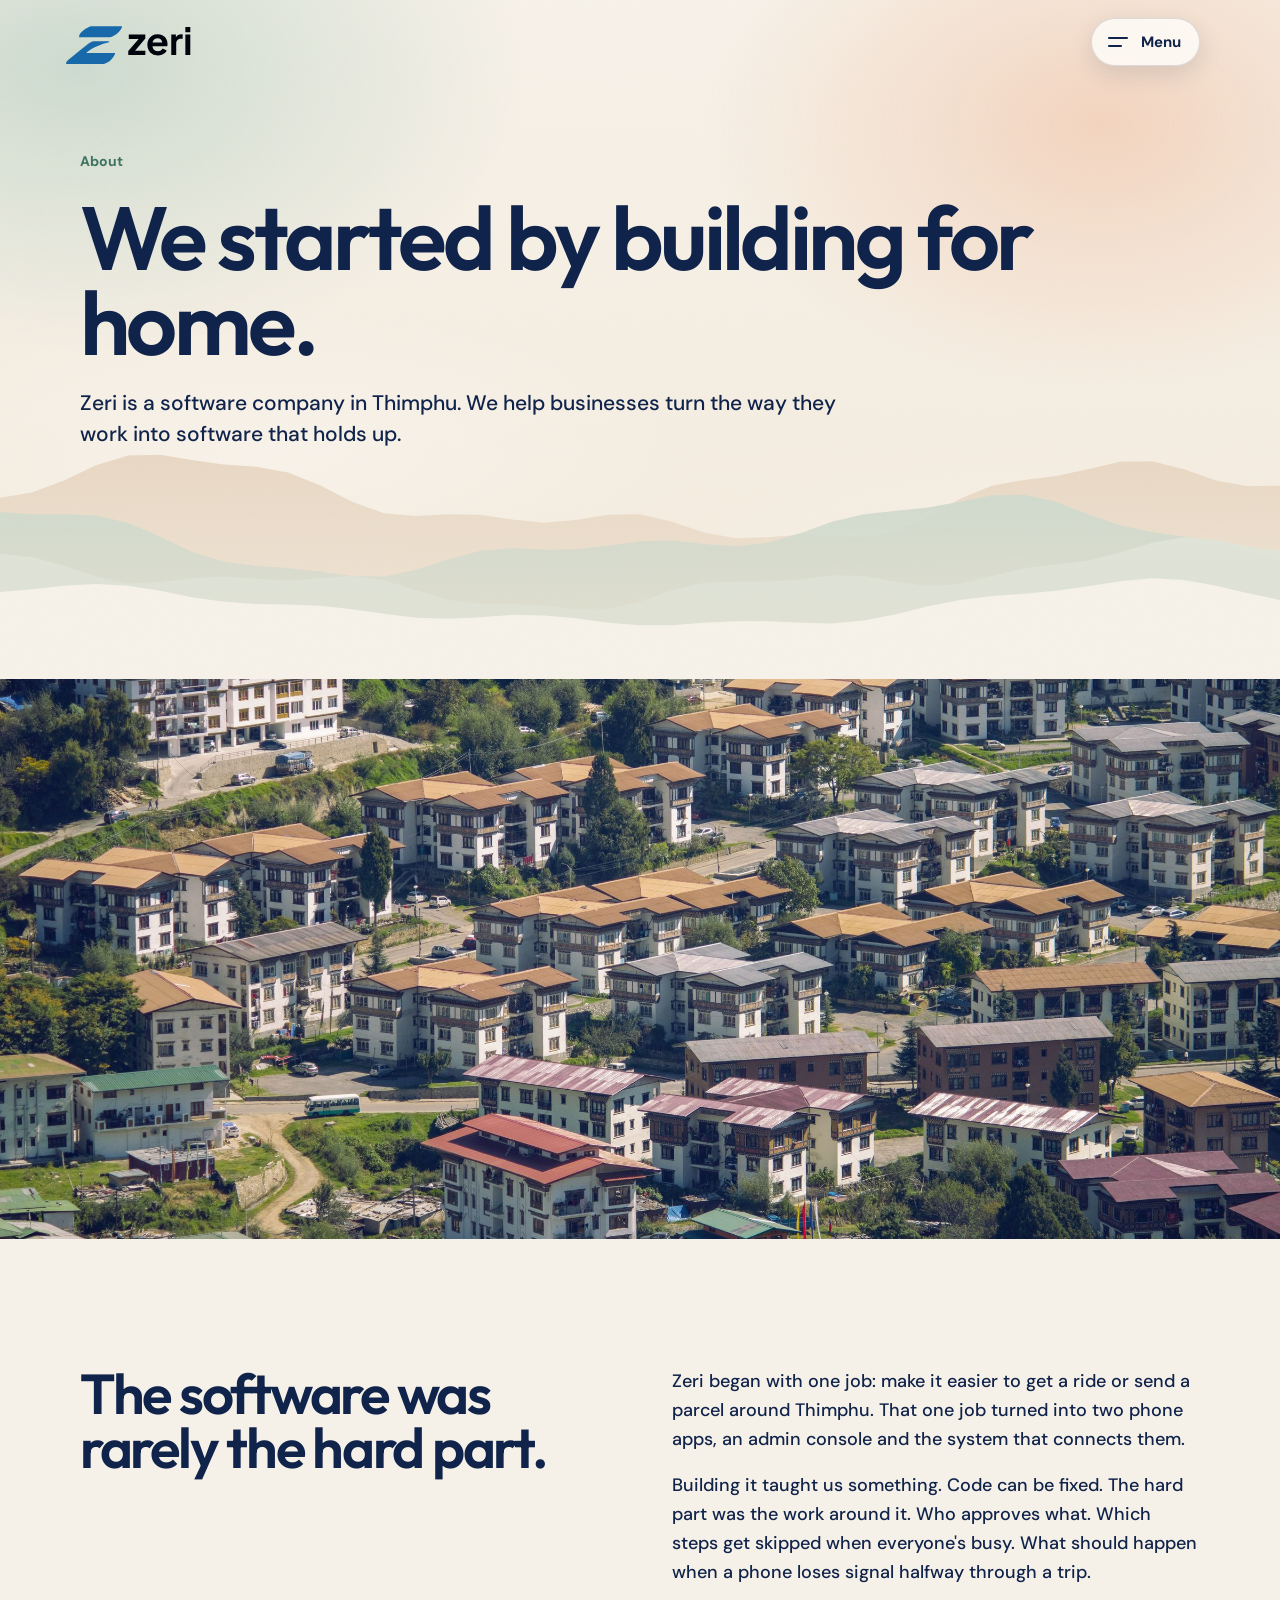
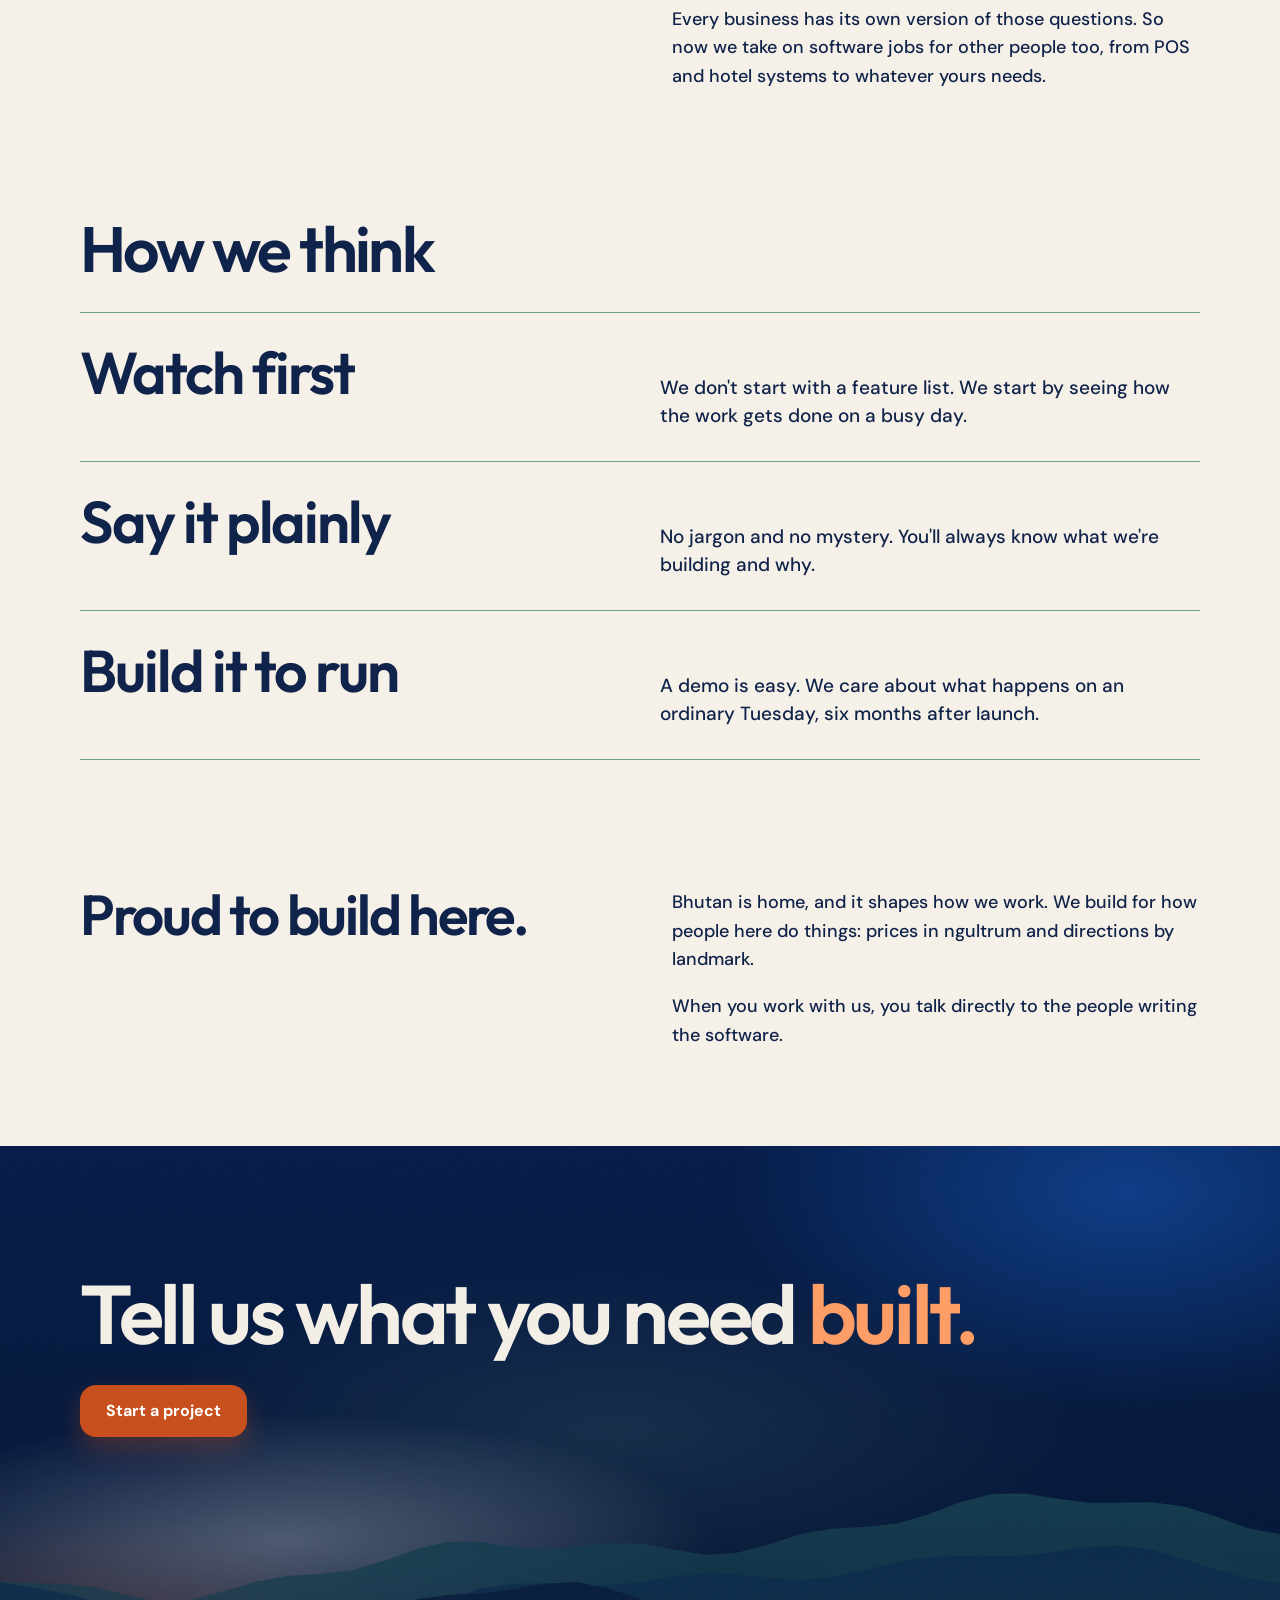
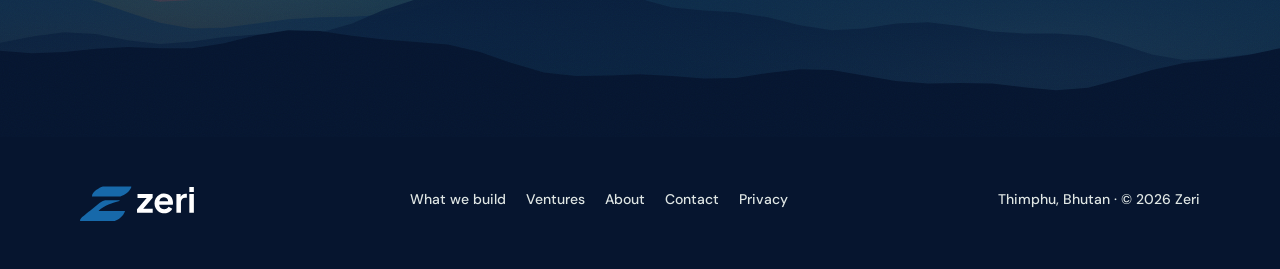
==== commit 29be7842: "Add scroll trip, animated menu and centred loader" ====
--- a/about.html
+++ b/about.html
@@ -14,10 +14,12 @@
 <script>document.documentElement.classList.add('js')</script>
 <script src="assets/site.js" defer></script>
 <script src="assets/mess.js" defer></script>
+<script src="assets/menu.js" defer></script>
 </head>
 <body>
 <div class="z">
-<section class="atmos page-hero"><div class="sky mist"></div><svg class="ridges" viewBox="0 0 1600 420" preserveAspectRatio="none" aria-hidden="true"><defs><linearGradient id="g28" x1="0" y1="0" x2="0" y2="1"><stop offset="0" stop-color="#e7d6c2"/><stop offset="1" stop-color="#e7d6c2" stop-opacity="0.25"/></linearGradient><linearGradient id="g29" x1="0" y1="0" x2="0" y2="1"><stop offset="0" stop-color="#cfd9cc"/><stop offset="1" stop-color="#cfd9cc" stop-opacity="0.25"/></linearGradient><linearGradient id="g30" x1="0" y1="0" x2="0" y2="1"><stop offset="0" stop-color="#dfe3d7"/><stop offset="1" stop-color="#dfe3d7" stop-opacity="0.25"/></linearGradient><linearGradient id="g31" x1="0" y1="0" x2="0" y2="1"><stop offset="0" stop-color="#f6f1e8"/><stop offset="1" stop-color="#f6f1e8" stop-opacity="1"/></linearGradient></defs><path fill="url(#g28)" d="M0 420L0 101L40 92L80 71L120 44L160 27L200 26L240 35L280 43L320 47L360 57L400 79L440 108L480 128L520 133L560 130L600 131L640 139L680 145L720 140L760 131L800 130L840 143L880 162L920 172L960 170L1000 166L1040 168L1080 170L1120 160L1160 135L1200 103L1240 80L1280 70L1320 63L1360 51L1400 38L1440 37L1480 51L1520 71L1560 81L1600 80L1640 78L1640 420Z"/><path fill="url(#g29)" d="M0 420L0 126L40 130L80 130L120 132L160 145L200 169L240 196L280 213L320 220L360 224L400 230L440 238L480 239L520 227L560 209L600 194L640 189L680 192L720 191L760 185L800 177L840 176L880 182L920 186L960 180L1000 163L1040 143L1080 130L1120 124L1160 118L1200 108L1240 97L1280 96L1320 108L1360 130L1400 149L1440 161L1480 169L1520 180L1560 196L1600 209L1640 211L1640 420Z"/><path fill="url(#g30)" d="M0 420L0 199L40 205L80 220L120 239L160 251L200 249L240 242L280 239L320 243L360 246L400 242L440 238L480 245L520 263L560 280L600 287L640 288L680 290L720 296L760 296L800 283L840 263L880 250L920 248L960 248L1000 244L1040 237L1080 238L1120 248L1160 256L1200 252L1240 238L1280 225L1320 218L1360 211L1400 197L1440 180L1480 170L1520 175L1560 186L1600 194L1640 195L1640 420Z"/><path fill="url(#g31)" d="M0 420L0 266L40 261L80 255L120 252L160 255L200 264L240 275L280 283L320 287L360 288L400 290L440 296L480 304L520 311L560 313L600 310L640 306L680 307L720 312L760 320L800 324L840 324L880 320L920 317L960 317L1000 320L1040 321L1080 316L1120 305L1160 291L1200 280L1240 273L1280 269L1320 264L1360 256L1400 247L1440 242L1480 245L1520 255L1560 268L1600 280L1640 288L1640 420Z"/></svg><div class="grain"></div><div class="wrap" style="width: 100%"><header class="top"><a class="logo" href="index.html" aria-label="Zeri home"><img src="assets/zeri-logo.svg" alt="Zeri"></a><nav aria-label="Main"><a href="what-we-build.html">What we build</a><a href="ventures.html">Ventures</a><a href="about.html" aria-current=page>About</a><a href="contact.html">Contact</a></nav><details class="menu"><summary>Menu</summary><div><a href="what-we-build.html">What we build</a><a href="ventures.html">Ventures</a><a href="about.html" aria-current=page>About</a><a href="contact.html">Contact</a></div></details></header></div><div class="wrap hero-body"><p class="eyebrow">About</p><h1 class="ed" style="font-size: clamp(48px, 7vw, 104px); max-width: 12em">We started by building for home.</h1><p class="lead">Zeri is a software company in Thimphu. We help businesses turn the way they work into software that holds up.</p></div></section><section class="band reveal" aria-label="Rooftops of Thimphu from above"><div class="img ph" style="background-image:url(assets/img/about-aerial.jpg)"></div></section><section class="sec"><div class="wrap split" style="align-items: start"><h2 class="ed" style="font-size: clamp(36px, 4.4vw, 60px)">The software was rarely the hard part.</h2><div class="prose"><p>Zeri began with one job: make it easier to get a ride or send a parcel around Thimphu. That one job turned into two phone apps, an admin console and the system that connects them.</p><p>Building it taught us something. Code can be fixed. The hard part was the work around it. Who approves what. Which steps get skipped when everyone's busy. What should happen when a phone loses signal halfway through a trip.</p><p>Every business has its own version of those questions. So now we take on software jobs for other people too, from POS and hotel systems to whatever yours needs.</p></div></div></section><section style="padding-bottom: 128px"><div class="wrap" style="display: flex; flex-direction: column; gap: 32px"><h2 class="ed" style="font-size: clamp(40px, 5vw, 72px)">How we think</h2><div class="big-lines"><div class="big-line"><h3>Watch first</h3><p>We don't start with a feature list. We start by seeing how the work gets done on a busy day.</p></div><div class="big-line"><h3>Say it plainly</h3><p>No jargon and no mystery. You'll always know what we're building and why.</p></div><div class="big-line"><h3>Build it to run</h3><p>A demo is easy. We care about what happens on an ordinary Tuesday, six months after launch.</p></div></div></div></section><section style="padding-bottom: 96px"><div class="wrap split" style="align-items: start"><h2 class="ed" style="font-size: clamp(36px, 4.4vw, 60px)">Proud to build here.</h2><div class="prose"><p>Bhutan is home, and it shapes how we work. We build for how people here do things: prices in ngultrum and directions by landmark.</p><p>When you work with us, you talk directly to the people writing the software.</p></div></div></section><section class="atmos closer night"><div class="sky night"></div><svg class="ridges" viewBox="0 0 1600 420" preserveAspectRatio="none" aria-hidden="true"><defs><linearGradient id="g32" x1="0" y1="0" x2="0" y2="1"><stop offset="0" stop-color="#143a4c"/><stop offset="1" stop-color="#143a4c" stop-opacity="0.25"/></linearGradient><linearGradient id="g33" x1="0" y1="0" x2="0" y2="1"><stop offset="0" stop-color="#0d2a4a"/><stop offset="1" stop-color="#0d2a4a" stop-opacity="0.25"/></linearGradient><linearGradient id="g34" x1="0" y1="0" x2="0" y2="1"><stop offset="0" stop-color="#091e3c"/><stop offset="1" stop-color="#091e3c" stop-opacity="0.25"/></linearGradient><linearGradient id="g35" x1="0" y1="0" x2="0" y2="1"><stop offset="0" stop-color="#06152f"/><stop offset="1" stop-color="#06152f" stop-opacity="1"/></linearGradient></defs><path fill="url(#g32)" d="M0 420L0 167L40 170L80 171L120 177L160 190L200 200L240 197L280 183L320 167L360 158L400 155L440 149L480 134L520 115L560 103L600 103L640 111L680 115L720 111L760 105L800 106L840 115L880 124L920 121L960 108L1000 91L1040 82L1080 79L1120 74L1160 59L1200 39L1240 26L1280 25L1320 33L1360 40L1400 40L1440 39L1480 46L1520 62L1560 81L1600 91L1640 90L1640 420Z"/><path fill="url(#g33)" d="M0 420L0 169L40 177L80 186L120 199L160 217L200 234L240 243L280 242L320 235L360 228L400 225L440 224L480 221L520 211L560 195L600 179L640 171L680 170L720 173L760 173L800 168L840 159L880 154L920 155L960 161L1000 164L1040 160L1080 149L1120 136L1160 128L1200 126L1240 127L1280 125L1320 119L1360 111L1400 109L1440 116L1480 131L1520 148L1560 162L1600 170L1640 178L1640 420Z"/><path fill="url(#g34)" d="M0 420L0 266L40 256L80 249L120 252L160 262L200 268L240 264L280 257L320 253L360 253L400 250L440 235L480 213L520 196L560 189L600 186L640 180L680 171L720 168L760 178L800 195L840 209L880 214L920 217L960 225L1000 238L1040 246L1080 243L1120 235L1160 233L1200 239L1240 248L1280 251L1320 251L1360 255L1400 268L1440 285L1480 294L1520 291L1560 285L1600 283L1640 282L1640 420Z"/><path fill="url(#g35)" d="M0 420L0 279L40 283L80 281L120 276L160 273L200 275L240 275L280 267L320 254L360 246L400 247L440 255L480 261L520 265L560 269L600 281L640 299L680 314L720 320L760 319L800 317L840 320L880 324L920 323L960 315L1000 309L1040 310L1080 319L1120 328L1160 332L1200 331L1240 332L1280 338L1320 343L1360 339L1400 325L1440 310L1480 299L1520 293L1560 286L1600 275L1640 264L1640 420Z"/></svg><div class="grain"></div><div class="wrap"><h2 class="ed" style="font-size: clamp(44px, 6.5vw, 96px)">Tell us what you need <span class="em">built.</span></h2><a class="btn" href="contact.html" style="margin-top: 32px">Start a project</a></div></section>
+<button class="menu-btn" type="button" aria-expanded="false" aria-controls="site-menu" aria-label="Open menu"><span class="mb-lines" aria-hidden="true"><i></i><i></i></span><span class="mb-text" aria-hidden="true"><b>Menu</b><b>Close</b></span></button><div class="site-menu" id="site-menu"><div class="sm-panel a"><svg class="l-edge" viewBox="0 0 1600 120" preserveAspectRatio="none" aria-hidden="true"><path fill="#a9c7b8" d="M0 0L1640 0L1640 39L1600 39L1560 40L1520 45L1480 56L1440 70L1400 82L1360 87L1320 85L1280 82L1240 79L1200 79L1160 79L1120 78L1080 75L1040 75L1000 79L960 87L920 93L880 93L840 86L800 75L760 66L720 59L680 53L640 47L600 40L560 36L520 37L480 43L440 49L400 52L360 47L320 40L280 33L240 30L200 30L160 31L120 31L80 32L40 39L0 50Z"/></svg></div><div class="sm-panel b"><svg class="l-edge" viewBox="0 0 1600 120" preserveAspectRatio="none" aria-hidden="true"><path fill="#c8501e" d="M0 0L1640 0L1640 88L1600 87L1560 84L1520 85L1480 86L1440 82L1400 74L1360 68L1320 69L1280 74L1240 76L1200 72L1160 67L1120 65L1080 64L1040 58L1000 45L960 32L920 26L880 26L840 26L800 25L760 27L720 37L680 51L640 63L600 67L560 69L520 73L480 79L440 80L400 75L360 70L320 71L280 77L240 82L200 81L160 80L120 82L80 86L40 83L0 72Z"/></svg></div><div class="sm-panel c"><svg class="l-edge" viewBox="0 0 1600 120" preserveAspectRatio="none" aria-hidden="true"><path fill="#06152f" d="M0 0L1640 0L1640 58L1600 69L1560 77L1520 81L1480 79L1440 75L1400 71L1360 70L1320 72L1280 74L1240 76L1200 76L1160 78L1120 82L1080 88L1040 96L1000 100L960 99L920 92L880 83L840 73L800 67L760 64L720 61L680 59L640 55L600 53L560 53L520 56L480 60L440 62L400 59L360 52L320 42L280 32L240 27L200 25L160 26L120 27L80 28L40 29L0 33Z"/></svg><div class="sm-glow"></div><nav class="sm-body" aria-label="Main"><div class="sm-links"><a href="index.html" style="--i:0"><span>Home<small>Back to the start</small></span></a><a href="what-we-build.html" style="--i:1"><span>What we build<small>Everything you can ask us for</small></span></a><a href="ventures.html" style="--i:2"><span>Ventures<small>Our own products</small></span></a><a href="about.html" style="--i:3" aria-current=page><span>About<small>Who we are</small></span></a><a href="contact.html" style="--i:4"><span>Contact<small>Send us a job</small></span></a></div><div class="sm-side"><p class="sm-lead">Got a software job?</p><p>Tell us what you need built. A few lines is enough to start.</p><a class="btn" href="contact.html">Start a project</a><p>Thimphu, Bhutan</p></div></nav></div></div>
+<section class="atmos page-hero"><div class="sky mist"></div><svg class="ridges" viewBox="0 0 1600 420" preserveAspectRatio="none" aria-hidden="true"><defs><linearGradient id="g34" x1="0" y1="0" x2="0" y2="1"><stop offset="0" stop-color="#e7d6c2"/><stop offset="1" stop-color="#e7d6c2" stop-opacity="0.25"/></linearGradient><linearGradient id="g35" x1="0" y1="0" x2="0" y2="1"><stop offset="0" stop-color="#cfd9cc"/><stop offset="1" stop-color="#cfd9cc" stop-opacity="0.25"/></linearGradient><linearGradient id="g36" x1="0" y1="0" x2="0" y2="1"><stop offset="0" stop-color="#dfe3d7"/><stop offset="1" stop-color="#dfe3d7" stop-opacity="0.25"/></linearGradient><linearGradient id="g37" x1="0" y1="0" x2="0" y2="1"><stop offset="0" stop-color="#f6f1e8"/><stop offset="1" stop-color="#f6f1e8" stop-opacity="1"/></linearGradient></defs><path fill="url(#g34)" d="M0 420L0 101L40 92L80 71L120 44L160 27L200 26L240 35L280 43L320 47L360 57L400 79L440 108L480 128L520 133L560 130L600 131L640 139L680 145L720 140L760 131L800 130L840 143L880 162L920 172L960 170L1000 166L1040 168L1080 170L1120 160L1160 135L1200 103L1240 80L1280 70L1320 63L1360 51L1400 38L1440 37L1480 51L1520 71L1560 81L1600 80L1640 78L1640 420Z"/><path fill="url(#g35)" d="M0 420L0 126L40 130L80 130L120 132L160 145L200 169L240 196L280 213L320 220L360 224L400 230L440 238L480 239L520 227L560 209L600 194L640 189L680 192L720 191L760 185L800 177L840 176L880 182L920 186L960 180L1000 163L1040 143L1080 130L1120 124L1160 118L1200 108L1240 97L1280 96L1320 108L1360 130L1400 149L1440 161L1480 169L1520 180L1560 196L1600 209L1640 211L1640 420Z"/><path fill="url(#g36)" d="M0 420L0 199L40 205L80 220L120 239L160 251L200 249L240 242L280 239L320 243L360 246L400 242L440 238L480 245L520 263L560 280L600 287L640 288L680 290L720 296L760 296L800 283L840 263L880 250L920 248L960 248L1000 244L1040 237L1080 238L1120 248L1160 256L1200 252L1240 238L1280 225L1320 218L1360 211L1400 197L1440 180L1480 170L1520 175L1560 186L1600 194L1640 195L1640 420Z"/><path fill="url(#g37)" d="M0 420L0 266L40 261L80 255L120 252L160 255L200 264L240 275L280 283L320 287L360 288L400 290L440 296L480 304L520 311L560 313L600 310L640 306L680 307L720 312L760 320L800 324L840 324L880 320L920 317L960 317L1000 320L1040 321L1080 316L1120 305L1160 291L1200 280L1240 273L1280 269L1320 264L1360 256L1400 247L1440 242L1480 245L1520 255L1560 268L1600 280L1640 288L1640 420Z"/></svg><div class="grain"></div><div class="wrap" style="width: 100%"><header class="top"><a class="logo" href="index.html" aria-label="Zeri home"><img src="assets/zeri-logo.svg" alt="Zeri"></a></header></div><div class="wrap hero-body"><p class="eyebrow">About</p><h1 class="ed" style="font-size: clamp(48px, 7vw, 104px); max-width: 12em">We started by building for home.</h1><p class="lead">Zeri is a software company in Thimphu. We help businesses turn the way they work into software that holds up.</p></div></section><section class="band reveal" aria-label="Rooftops of Thimphu from above"><div class="img ph" style="background-image:url(assets/img/about-aerial.jpg)"></div></section><section class="sec"><div class="wrap split" style="align-items: start"><h2 class="ed" style="font-size: clamp(36px, 4.4vw, 60px)">The software was rarely the hard part.</h2><div class="prose"><p>Zeri began with one job: make it easier to get a ride or send a parcel around Thimphu. That one job turned into two phone apps, an admin console and the system that connects them.</p><p>Building it taught us something. Code can be fixed. The hard part was the work around it. Who approves what. Which steps get skipped when everyone's busy. What should happen when a phone loses signal halfway through a trip.</p><p>Every business has its own version of those questions. So now we take on software jobs for other people too, from POS and hotel systems to whatever yours needs.</p></div></div></section><section style="padding-bottom: 128px"><div class="wrap" style="display: flex; flex-direction: column; gap: 32px"><h2 class="ed" style="font-size: clamp(40px, 5vw, 72px)">How we think</h2><div class="big-lines"><div class="big-line"><h3>Watch first</h3><p>We don't start with a feature list. We start by seeing how the work gets done on a busy day.</p></div><div class="big-line"><h3>Say it plainly</h3><p>No jargon and no mystery. You'll always know what we're building and why.</p></div><div class="big-line"><h3>Build it to run</h3><p>A demo is easy. We care about what happens on an ordinary Tuesday, six months after launch.</p></div></div></div></section><section style="padding-bottom: 96px"><div class="wrap split" style="align-items: start"><h2 class="ed" style="font-size: clamp(36px, 4.4vw, 60px)">Proud to build here.</h2><div class="prose"><p>Bhutan is home, and it shapes how we work. We build for how people here do things: prices in ngultrum and directions by landmark.</p><p>When you work with us, you talk directly to the people writing the software.</p></div></div></section><section class="atmos closer night"><div class="sky night"></div><svg class="ridges" viewBox="0 0 1600 420" preserveAspectRatio="none" aria-hidden="true"><defs><linearGradient id="g38" x1="0" y1="0" x2="0" y2="1"><stop offset="0" stop-color="#143a4c"/><stop offset="1" stop-color="#143a4c" stop-opacity="0.25"/></linearGradient><linearGradient id="g39" x1="0" y1="0" x2="0" y2="1"><stop offset="0" stop-color="#0d2a4a"/><stop offset="1" stop-color="#0d2a4a" stop-opacity="0.25"/></linearGradient><linearGradient id="g40" x1="0" y1="0" x2="0" y2="1"><stop offset="0" stop-color="#091e3c"/><stop offset="1" stop-color="#091e3c" stop-opacity="0.25"/></linearGradient><linearGradient id="g41" x1="0" y1="0" x2="0" y2="1"><stop offset="0" stop-color="#06152f"/><stop offset="1" stop-color="#06152f" stop-opacity="1"/></linearGradient></defs><path fill="url(#g38)" d="M0 420L0 167L40 170L80 171L120 177L160 190L200 200L240 197L280 183L320 167L360 158L400 155L440 149L480 134L520 115L560 103L600 103L640 111L680 115L720 111L760 105L800 106L840 115L880 124L920 121L960 108L1000 91L1040 82L1080 79L1120 74L1160 59L1200 39L1240 26L1280 25L1320 33L1360 40L1400 40L1440 39L1480 46L1520 62L1560 81L1600 91L1640 90L1640 420Z"/><path fill="url(#g39)" d="M0 420L0 169L40 177L80 186L120 199L160 217L200 234L240 243L280 242L320 235L360 228L400 225L440 224L480 221L520 211L560 195L600 179L640 171L680 170L720 173L760 173L800 168L840 159L880 154L920 155L960 161L1000 164L1040 160L1080 149L1120 136L1160 128L1200 126L1240 127L1280 125L1320 119L1360 111L1400 109L1440 116L1480 131L1520 148L1560 162L1600 170L1640 178L1640 420Z"/><path fill="url(#g40)" d="M0 420L0 266L40 256L80 249L120 252L160 262L200 268L240 264L280 257L320 253L360 253L400 250L440 235L480 213L520 196L560 189L600 186L640 180L680 171L720 168L760 178L800 195L840 209L880 214L920 217L960 225L1000 238L1040 246L1080 243L1120 235L1160 233L1200 239L1240 248L1280 251L1320 251L1360 255L1400 268L1440 285L1480 294L1520 291L1560 285L1600 283L1640 282L1640 420Z"/><path fill="url(#g41)" d="M0 420L0 279L40 283L80 281L120 276L160 273L200 275L240 275L280 267L320 254L360 246L400 247L440 255L480 261L520 265L560 269L600 281L640 299L680 314L720 320L760 319L800 317L840 320L880 324L920 323L960 315L1000 309L1040 310L1080 319L1120 328L1160 332L1200 331L1240 332L1280 338L1320 343L1360 339L1400 325L1440 310L1480 299L1520 293L1560 286L1600 275L1640 264L1640 420Z"/></svg><div class="grain"></div><div class="wrap"><h2 class="ed" style="font-size: clamp(44px, 6.5vw, 96px)">Tell us what you need <span class="em">built.</span></h2><a class="btn" href="contact.html" style="margin-top: 32px">Start a project</a></div></section>
 <footer class="site-foot"><div class="wrap"><a href="index.html" aria-label="Zeri home"><img src="assets/zeri-logo-light.svg" alt="Zeri"></a><nav aria-label="Footer"><a href="what-we-build.html">What we build</a><a href="ventures.html">Ventures</a><a href="about.html">About</a><a href="contact.html">Contact</a><a href="privacy.html">Privacy</a></nav><span>Thimphu, Bhutan &middot; &copy; 2026 Zeri</span></div></footer>
 </div>
 </body>
--- a/assets/site.css
+++ b/assets/site.css
@@ -373,41 +373,11 @@
 /* Close hairline gaps between stacked atmospheric sections */
 .atmos+.atmos{margin-top:-2px}
 /* 3D hero */
-.z3d{position:relative;width:100%;height:clamp(420px,46vw,620px)}
-.z3d canvas,.phone3d canvas{position:absolute;inset:0;width:100%;height:100%;display:block}
 .z3d-fallback{position:absolute;inset:18%;width:64%;height:64%;object-fit:contain;transition:opacity .4s}
 .z3d.live .z3d-fallback{opacity:0}
 .hero-actions{display:flex;flex-wrap:wrap;align-items:center;gap:20px}
 .text-link{font-weight:700;text-decoration:underline;text-underline-offset:3px}
 
-/* App showcase */
-.showcase{padding:120px 0 128px}
-.showcase .wrap{display:grid;grid-template-columns:1fr 1.05fr;gap:72px;align-items:center}
-.phone3d{position:relative;height:clamp(520px,50vw,680px)}
-.phone3d-fallback{position:absolute;left:50%;top:50%;width:250px;transform:translate(-50%,-50%);transition:opacity .4s}
-.phone3d.live .phone3d-fallback{opacity:0}
-.showcase .kicker{color:var(--ember-lt)}
-.showcase .text-link{display:inline-block;margin-top:28px;color:#f3efe6}
-.app-steps{list-style:none;margin:32px 0 0;padding:0}
-.app-steps li{border-top:1px solid rgba(243,239,230,.2)}
-.app-steps li:last-child{border-bottom:1px solid rgba(243,239,230,.2)}
-.app-steps button{display:block;width:100%;min-height:60px;padding:16px 0;border:0;background:none;color:rgba(243,239,230,.6);font-family:'Outfit',sans-serif;font-weight:600;font-size:26px;letter-spacing:-.02em;text-align:left;cursor:pointer;transition:color .2s}
-.app-steps button:hover{color:#f3efe6}
-.app-steps button[aria-pressed=true]{color:var(--ember-lt)}
-.app-steps p{display:none;margin:-6px 0 18px;font-size:17px;line-height:1.5;color:#dfe6e4}
-.app-steps button[aria-pressed=true]+p{display:block}
-.demo-note{margin:16px 0 0;font-size:13px;opacity:.7}
-
-@media (max-width:980px){
-.showcase .wrap{grid-template-columns:1fr;gap:32px}
-.phone3d{height:500px}
-}
-@media (max-width:820px){
-.z3d{height:340px}
-.showcase{padding:72px 0 80px}
-.phone3d{height:460px}
-.phone3d-fallback{width:200px}
-}
 /* Full-bleed hero 3D: one layer behind the text, one in front */
 .h3d{position:absolute;inset:0}
 .h3d canvas{position:absolute;inset:0;width:100%;height:100%;display:block}
@@ -425,12 +395,12 @@
 .l-panel{position:absolute;inset:0;transition:transform 1s cubic-bezier(.76,0,.24,1)}
 .l-panel.p3{background:#a9c7b8;transition-delay:.2s}
 .l-panel.p2{background:var(--ember,#c8501e);transition-delay:.1s}
-.l-panel.p1{background:radial-gradient(46% 46% at 50% 46%,#123a6e,transparent 72%),radial-gradient(34% 30% at 14% 92%,rgba(200,80,30,.3),transparent 70%),#06152f;color:#f3efe6}
+.l-panel.p1{background:radial-gradient(46% 46% at 50% 50%,#123a6e,transparent 72%),radial-gradient(34% 30% at 14% 92%,rgba(200,80,30,.3),transparent 70%),#06152f;color:#f3efe6}
 .l-edge{position:absolute;left:0;top:calc(100% - 1px);width:100%;height:16vh;display:block}
 .loader.out .l-panel{transform:translateY(-118%)}
-.l-grid{position:absolute;inset:0;background-image:linear-gradient(rgba(243,239,230,.05) 1px,transparent 1px),linear-gradient(90deg,rgba(243,239,230,.05) 1px,transparent 1px);background-size:64px 64px;-webkit-mask-image:radial-gradient(48% 52% at 50% 48%,#000,transparent);mask-image:radial-gradient(48% 52% at 50% 48%,#000,transparent);animation:l-grid 2.6s ease-out both}
+.l-grid{position:absolute;inset:0;background-image:linear-gradient(rgba(243,239,230,.05) 1px,transparent 1px),linear-gradient(90deg,rgba(243,239,230,.05) 1px,transparent 1px);background-size:64px 64px;-webkit-mask-image:radial-gradient(48% 52% at 50% 50%,#000,transparent);mask-image:radial-gradient(48% 52% at 50% 50%,#000,transparent);animation:l-grid 2.6s ease-out both}
 @keyframes l-grid{from{opacity:0;transform:scale(1.25)}}
-.l-mark{position:absolute;left:50%;top:46%;width:min(42vw,320px);transform:translate(-50%,-50%)}
+.l-mark{position:absolute;left:50%;top:50%;width:min(42vw,320px);transform:translate(-50%,-50%)}
 .l-mark svg{display:block;width:100%;height:auto;overflow:visible}
 .l-blade{fill:#1a6cc0;fill-opacity:0;stroke:#7db4ff;stroke-width:.8;stroke-dasharray:1;stroke-dashoffset:1;animation:l-draw 1s cubic-bezier(.65,0,.35,1) forwards,l-fill .7s ease forwards}
 .l-blade:nth-child(1){animation-delay:.1s,.95s}
@@ -451,3 +421,110 @@
 @media (prefers-reduced-motion:reduce){.l-panel{transition:opacity .3s}.loader.out .l-panel{transform:none;opacity:0}.l-orbit{animation:none}}
 @media (max-width:980px){.hero{min-height:880px}.hero-grid{padding-bottom:430px}}
 @media (max-width:820px){.hero{min-height:820px}.hero-grid{padding-bottom:400px}.l-foot{left:16px;right:16px;bottom:24px}}
+/* Floating menu button */
+.top{min-height:80px}
+.menu-btn{position:fixed;z-index:70;top:max(18px,env(safe-area-inset-top,0px));right:max(16px,calc((100vw - 1200px) / 2 + 40px));display:inline-flex;align-items:center;gap:12px;height:48px;padding:0 18px 0 16px;border:1px solid rgba(16,35,74,.14);border-radius:999px;background:rgba(255,253,249,.82);-webkit-backdrop-filter:blur(12px);backdrop-filter:blur(12px);color:var(--ink);font:inherit;font-weight:700;font-size:15px;cursor:pointer;overflow:hidden;box-shadow:0 8px 24px rgba(6,21,47,.12);transition:background .35s,color .35s,border-color .35s,transform .25s cubic-bezier(.22,1,.36,1)}
+.menu-btn::before{content:"";position:absolute;left:50%;top:100%;width:150%;aspect-ratio:1;border-radius:50%;background:var(--ember);transform:translate(-50%,0);transition:transform .5s cubic-bezier(.22,1,.36,1)}
+.menu-btn:hover::before,.menu-btn:focus-visible::before{transform:translate(-50%,-72%)}
+.menu-btn:hover,.menu-btn:focus-visible{color:#fff}
+.menu-btn:active{transform:scale(.96)}
+.menu-btn>*{position:relative}
+.mb-lines{position:relative;width:20px;height:12px}
+.mb-lines i{position:absolute;left:0;width:100%;height:2px;border-radius:2px;background:currentColor;transition:transform .45s cubic-bezier(.76,0,.24,1),top .45s cubic-bezier(.76,0,.24,1),width .3s}
+.mb-lines i:first-child{top:1px}
+.mb-lines i:last-child{top:9px;width:68%}
+.menu-btn:hover .mb-lines i:last-child{width:100%}
+.mb-text{display:block;height:20px;overflow:hidden;line-height:20px}
+.mb-text b{display:block;font-weight:700;transition:transform .45s cubic-bezier(.76,0,.24,1)}
+.menu-btn[aria-expanded=true]{background:rgba(255,255,255,.1);border-color:rgba(255,255,255,.28);color:#fff;box-shadow:none}
+.menu-btn[aria-expanded=true] .mb-text b{transform:translateY(-100%)}
+.menu-btn[aria-expanded=true] .mb-lines i{top:5px;width:100%}
+.menu-btn[aria-expanded=true] .mb-lines i:first-child{transform:rotate(45deg)}
+.menu-btn[aria-expanded=true] .mb-lines i:last-child{transform:rotate(-45deg)}
+
+/* Full-screen menu */
+.site-menu{position:fixed;inset:0;z-index:60;visibility:hidden;transition:visibility 0s .95s;color:#f3efe6}
+.site-menu.open{visibility:visible;transition-delay:0s}
+.sm-panel{position:absolute;inset:0;transform:translateY(-118%);transition:transform .85s cubic-bezier(.76,0,.24,1)}
+.sm-panel.a{background:#a9c7b8;transition-delay:.1s}
+.sm-panel.b{background:var(--ember);transition-delay:.05s}
+.sm-panel.c{background:#06152f;transition-delay:0s}
+.site-menu.open .sm-panel.a{transition-delay:0s}
+.site-menu.open .sm-panel.b{transition-delay:.06s}
+.site-menu.open .sm-panel.c{transition-delay:.12s}
+.site-menu.open .sm-panel{transform:none}
+.sm-panel .l-edge{height:14vh}
+.sm-glow{position:absolute;left:var(--gx,70%);top:var(--gy,40%);width:60vmax;height:60vmax;margin:-30vmax 0 0 -30vmax;border-radius:50%;background:radial-gradient(closest-side,rgba(200,80,30,.34),rgba(23,103,221,.12) 55%,transparent);opacity:0;pointer-events:none;transition:opacity .6s .3s}
+.site-menu.open .sm-glow{opacity:1}
+.sm-body{position:absolute;inset:0;display:grid;grid-template-columns:1fr auto;gap:48px;align-items:end;width:100%;max-width:1200px;margin:0 auto;padding:104px 40px 44px;overflow-y:auto}
+.sm-links{display:flex;flex-direction:column;align-self:center}
+.sm-links a{position:relative;display:flex;align-items:baseline;gap:18px;padding:6px 0;overflow:hidden;font-family:'Outfit',sans-serif;font-weight:600;font-size:clamp(44px,min(8.2vw,12.4vh),112px);line-height:1.04;letter-spacing:-.04em;transition:opacity .25s,color .25s}
+.sm-links a>span{display:inline-flex;align-items:baseline;gap:18px;transform:translateY(112%);transition:transform .35s cubic-bezier(.76,0,.24,1)}
+.site-menu.open .sm-links a>span{transform:none;transition:transform .8s cubic-bezier(.22,1,.36,1);transition-delay:calc(.3s + var(--i) * .065s)}
+.sm-links small{font-family:'DM Sans',sans-serif;font-weight:500;font-size:16px;letter-spacing:0;color:#a9d1bf;opacity:0;transform:translateX(-12px);transition:opacity .25s,transform .35s cubic-bezier(.22,1,.36,1)}
+.sm-links:hover a:not(:hover),.sm-links:focus-within a:not(:focus-visible):not(:hover){opacity:.38}
+.sm-links a:hover,.sm-links a:focus-visible{color:var(--ember-lt)}
+.sm-links a:hover small,.sm-links a:focus-visible small{opacity:1;transform:none}
+.sm-links a[aria-current=page]::before{content:"";position:absolute;left:0;top:50%;width:10px;height:10px;margin-top:-5px;border-radius:50%;background:var(--ember-lt)}
+.sm-links a[aria-current=page]>span{padding-left:26px}
+.sm-side{display:flex;flex-direction:column;align-items:flex-start;gap:14px;max-width:260px;font-size:15px;line-height:1.45;opacity:0;transform:translateY(16px);transition:opacity .3s,transform .3s}
+.site-menu.open .sm-side{opacity:1;transform:none;transition:opacity .6s .7s,transform .6s .7s}
+.sm-side p{margin:0;color:#dfe6e4}
+.sm-side .sm-lead{font-family:'Outfit',sans-serif;font-weight:600;font-size:24px;letter-spacing:-.02em;color:#f3efe6}
+@media (max-width:820px){
+.menu-btn{height:44px;top:max(14px,env(safe-area-inset-top,0px))}
+.sm-body{grid-template-columns:1fr;gap:28px;padding:92px 16px 28px;align-items:start}
+.sm-links{align-self:start}
+.sm-links small{display:none}
+.sm-side{max-width:none}
+}
+/* Take a trip: without script or with reduced motion this is a plain row of stops */
+html .z{overflow-x:clip}
+.trip{position:relative;background:#071c48;color:#f3efe6}
+.trip-stage{position:relative;overflow:hidden;padding:80px 0}
+.trip-sky,.trip-dawn,.trip-stars,.trip-layer,.trip-ground,.trip-car,.trip-road,.trip-achu,.trip-hud,.trip-caption,.trip-end{display:none}
+.trip-intro{max-width:1200px;margin:0 auto;padding:0 40px 40px}
+.trip-intro h2,.trip-end h2{margin:0}
+.trip-intro .kicker{color:var(--ember-lt)}
+.trip-world{display:flex;gap:32px;overflow-x:auto;padding:12px 40px 24px}
+.trip-stop{flex:none;width:240px}
+.trip-stop .phone{width:100%;margin:0}
+.trip-stop h3{margin:16px 0 4px;font-family:'Outfit',sans-serif;font-weight:600;font-size:26px;color:var(--ember-lt)}
+.trip-stop p{margin:0;font-size:16px;line-height:1.45}
+
+/* Pinned version */
+.trip.on{height:calc(100svh * 4.6)}
+.trip.on .trip-stage{position:sticky;top:0;height:100svh;padding:0;background:#071c48}
+.trip.on .trip-sky,.trip.on .trip-dawn,.trip.on .trip-stars{display:block;position:absolute;inset:0}
+.trip-sky{background:radial-gradient(40% 44% at 82% 16%,rgba(23,103,221,.5),transparent 70%),radial-gradient(40% 40% at 12% 30%,rgba(111,158,139,.2),transparent 70%),linear-gradient(180deg,#06152f,#0b2855 70%,#123a6e)}
+.trip-dawn{opacity:var(--day,0);background:radial-gradient(34% 40% at 74% 62%,rgba(255,190,130,.95),transparent 72%),linear-gradient(180deg,#a9c9d6 0%,#ecc9a8 58%,#f6c79c 100%)}
+.trip-stars{opacity:calc(1 - var(--day,0) * 1.6);background-image:radial-gradient(1.5px 1.5px at 12% 18%,#fff,transparent),radial-gradient(1px 1px at 28% 34%,#fff,transparent),radial-gradient(1.5px 1.5px at 44% 12%,#fff,transparent),radial-gradient(1px 1px at 61% 26%,#fff,transparent),radial-gradient(1.5px 1.5px at 78% 9%,#fff,transparent),radial-gradient(1px 1px at 90% 30%,#fff,transparent),radial-gradient(1px 1px at 6% 40%,#fff,transparent),radial-gradient(1px 1px at 52% 40%,#fff,transparent)}
+.trip.on .trip-layer{display:block;position:absolute;left:0;bottom:0;width:calc(100vw * 3);height:62%;will-change:transform}
+.trip-layer svg{display:block;width:100%;height:100%}
+.trip.on .trip-world{display:block;position:absolute;left:0;top:0;width:4000px;height:900px;padding:0;overflow:visible;transform-origin:0 0;will-change:transform}
+.trip.on .trip-ground,.trip.on .trip-road{display:block;position:absolute;left:0;top:0;width:4000px;height:900px}
+.trip.on .trip-stop{position:absolute;left:var(--x);bottom:calc(900px - var(--y));width:236px;margin-left:-118px;opacity:.45;transform:scale(.8) rotate(var(--tilt));transform-origin:50% 100%;transition:transform .55s cubic-bezier(.22,1,.36,1),opacity .4s}
+.trip.on .trip-stop.near{opacity:1;transform:none}
+.trip.on .trip-stop::after{content:"";display:block;width:8px;height:26px;margin:0 auto;background:#0b2855}
+.trip.on .trip-stop h3,.trip.on .trip-stop p{display:none}
+.trip.on .trip-stop .phone{box-shadow:0 26px 48px rgba(3,11,28,.5)}
+.trip.on .trip-car{display:block;position:absolute;left:0;top:0;width:150px;height:66px;margin:-58px 0 0 -75px;will-change:transform}
+.trip-car svg{display:block;width:100%;height:100%;overflow:visible}
+.trip-beam{opacity:calc(1 - var(--day,0))}
+.trip-wheel{transform-box:fill-box;transform-origin:center;transform:rotate(var(--spin,0deg))}
+.trip.on .trip-achu{display:block;position:absolute;left:3760px;width:210px;height:auto;top:calc(var(--achu-y) - 188px)}
+.trip.on .trip-hud{display:flex;position:absolute;left:50%;top:max(84px,calc(env(safe-area-inset-top,0px) + 76px));transform:translateX(-50%);align-items:center;gap:12px;padding:10px 16px;border-radius:999px;background:rgba(6,21,47,.62);border:1px solid rgba(255,255,255,.16);-webkit-backdrop-filter:blur(10px);backdrop-filter:blur(10px);font-size:14px;font-weight:600;white-space:nowrap}
+.trip-hud b{color:var(--ember-lt);font-variant-numeric:tabular-nums}
+.trip.on .trip-caption{display:block;position:absolute;left:max(16px,calc((100vw - 1200px) / 2 + 40px));right:16px;bottom:max(28px,env(safe-area-inset-bottom,0px));max-width:520px;opacity:var(--cap,0);transition:opacity .3s}
+.trip-caption h3{margin:0 0 6px;font-family:'Outfit',sans-serif;font-weight:600;font-size:clamp(34px,4.4vw,60px);letter-spacing:-.03em;line-height:1;color:var(--ember-lt)}
+.trip-caption p{margin:0;font-size:clamp(16px,1.5vw,20px);line-height:1.4}
+.trip.on .trip-intro{position:absolute;left:0;right:0;top:0;bottom:0;display:flex;flex-direction:column;justify-content:center;padding:0 max(16px,calc((100vw - 1200px) / 2 + 40px));max-width:none;opacity:var(--intro,1);pointer-events:none;background:linear-gradient(90deg,rgba(6,21,47,.72),transparent 70%)}
+.trip-intro .lead{margin-top:18px;max-width:30em}
+.trip-hint{margin:22px 0 0;font-size:15px;font-weight:700;color:#a9d1bf}
+.trip.on .trip-end{display:flex;position:absolute;left:max(16px,calc((100vw - 1200px) / 2 + 40px));right:16px;top:17%;flex-direction:column;align-items:flex-start;gap:14px;max-width:560px;opacity:var(--end,0);visibility:var(--end-vis,hidden);color:#10234a}
+.trip-end p{margin:0;font-size:19px;line-height:1.45}
+.trip-end .text-link{color:#10234a}
+@media (max-width:820px){
+.trip-intro,.trip-world{padding-left:16px;padding-right:16px}
+.trip.on .trip-end{top:19%}
+}
